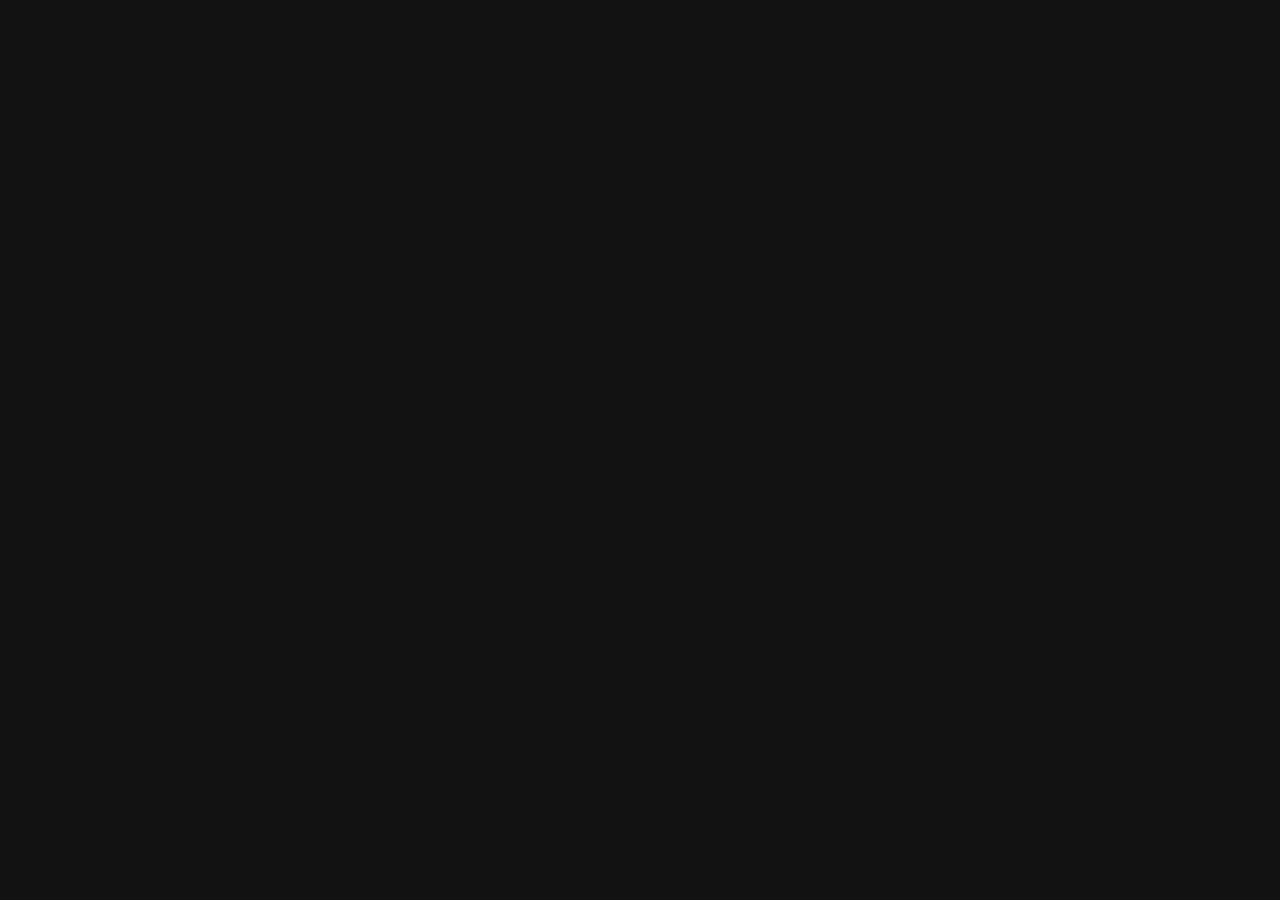
==== vampire-survivors.html @ fdb7b5e7 "Add files via upload" ====
<!DOCTYPE html>
<html lang="pt-BR">
<head>
<meta charset="UTF-8">
<meta name="viewport" content="width=device-width, initial-scale=1.0">
<meta name="color-scheme" content="dark">
<meta name="theme-color" content="#121110">
<title>Vampire Survivors — guia de troféus e platina | SENNIIIN</title>
<meta name="description" content="Guia de troféus e platina de Vampire Survivors no PS5: lista de 221 troféus, com 41 na lista base, e o roteiro até a platina (em preparo).">
<link rel="icon" href="data:image/svg+xml,%3Csvg xmlns='http://www.w3.org/2000/svg' viewBox='0 0 32 32'%3E%3Crect width='32' height='32' rx='8' fill='%23a42a44'/%3E%3Cpath d='M9 8h14v4a7 7 0 0 1-5 6.7V22h3v2H11v-2h3v-3.3A7 7 0 0 1 9 12z' fill='%23121110'/%3E%3C/svg%3E">
<link rel="preconnect" href="https://fonts.googleapis.com">
<link rel="preconnect" href="https://fonts.gstatic.com" crossorigin>
<link rel="stylesheet" href="https://fonts.googleapis.com/css2?family=Saira+Condensed:wght@500;700;800&family=Instrument+Sans:wght@400;500;600&family=JetBrains+Mono:wght@400;500&display=swap" media="print" onload="this.media='all'">
<noscript><link rel="stylesheet" href="https://fonts.googleapis.com/css2?family=Saira+Condensed:wght@500;700;800&family=Instrument+Sans:wght@400;500;600&family=JetBrains+Mono:wght@400;500&display=swap"></noscript>
<link rel="stylesheet" href="css/site.css">
</head>
<body>
<noscript><h1>Vampire Survivors</h1><p>Guia de troféus e platina de Vampire Survivors no PS5: lista de 221 troféus, com 41 na lista base, e o roteiro até a platina (em preparo).</p><p>Ative o JavaScript para ver o guia completo. / Enable JavaScript to see the full guide.</p></noscript>
<script>window.PAGINA_INICIAL = 'jogo/vampire-survivors'</script>
<script src="js/carregar.js"></script>
</body>
</html>
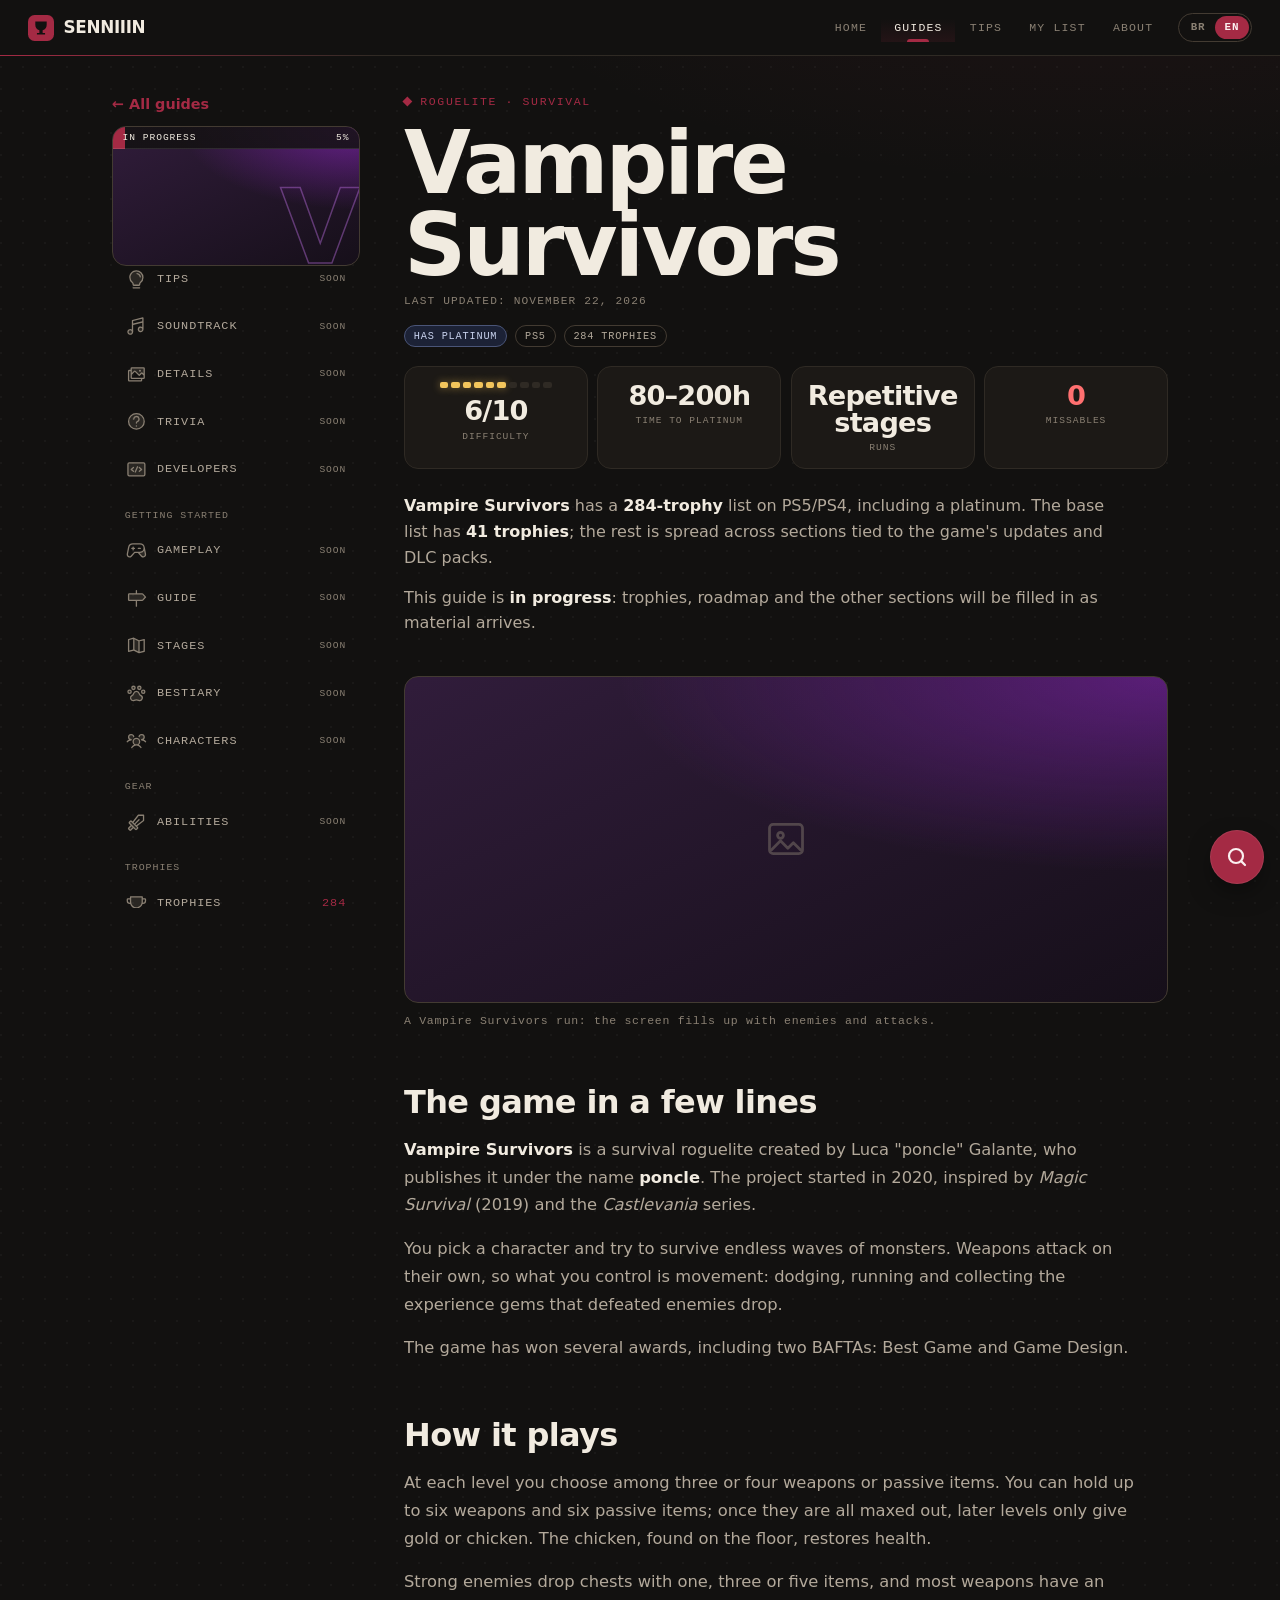
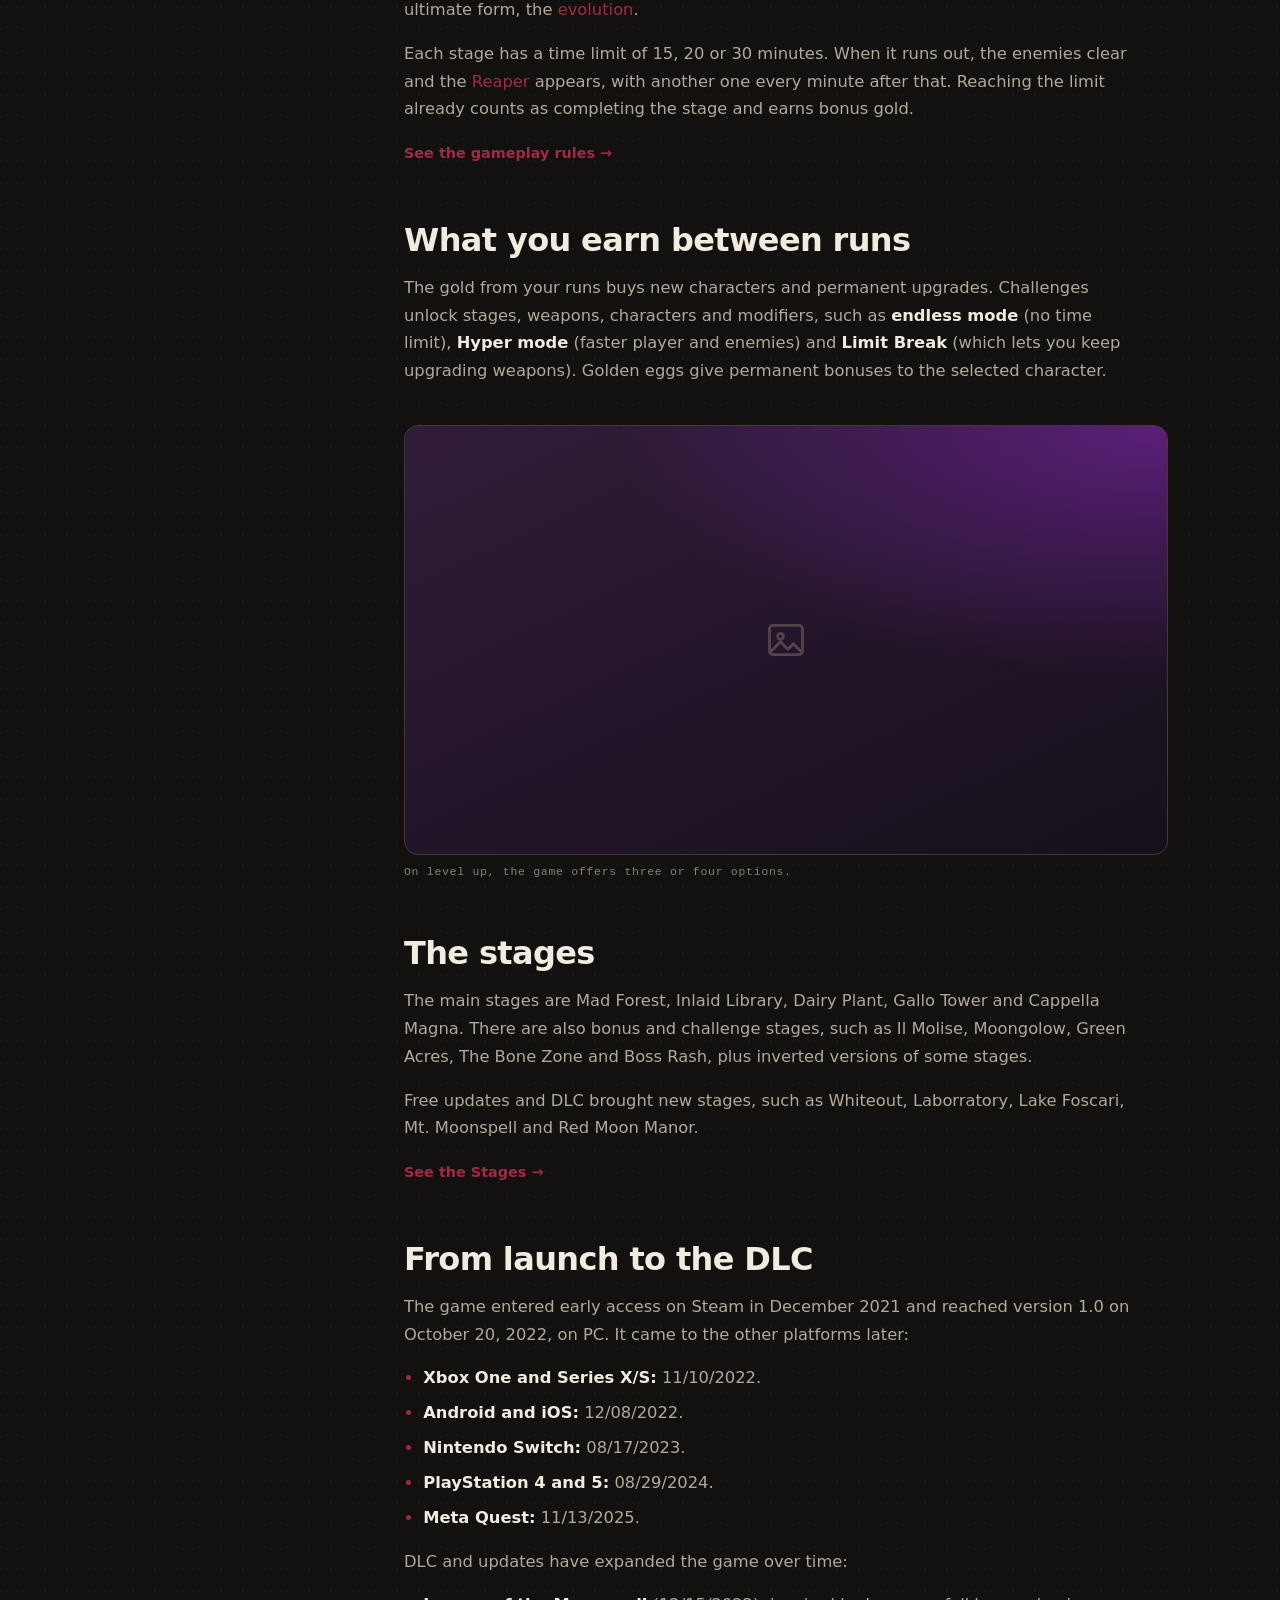
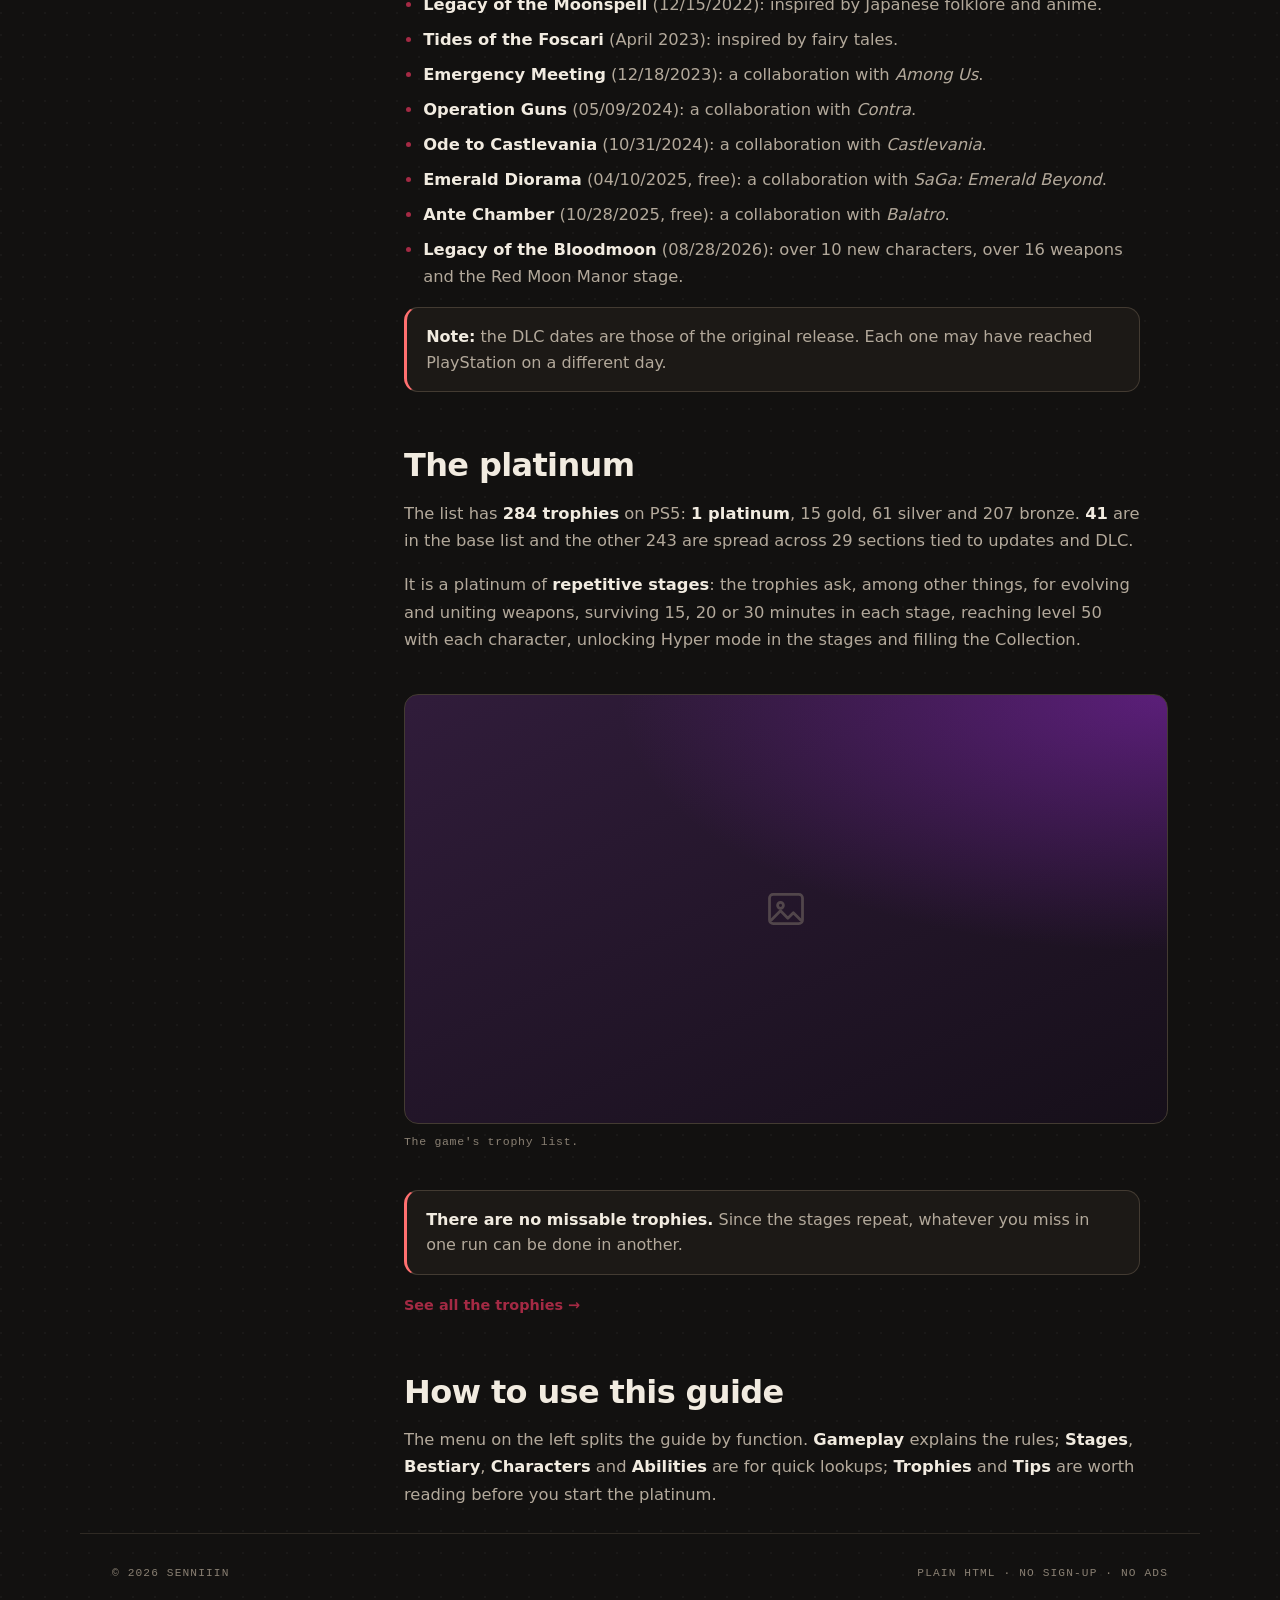
==== commit 8b330177: "Add files via upload" ====
--- a/vampire-survivors.html
+++ b/vampire-survivors.html
@@ -6,7 +6,7 @@
 <meta name="color-scheme" content="dark">
 <meta name="theme-color" content="#121110">
 <title>Vampire Survivors — guia de troféus e platina | SENNIIIN</title>
-<meta name="description" content="Guia de troféus e platina de Vampire Survivors no PS5: lista de 221 troféus, com 41 na lista base, e o roteiro até a platina (em preparo).">
+<meta name="description" content="Guia de troféus e platina de Vampire Survivors no PS5: lista de 284 troféus, com 41 na lista base, e o roteiro até a platina (em preparo).">
 <link rel="icon" href="data:image/svg+xml,%3Csvg xmlns='http://www.w3.org/2000/svg' viewBox='0 0 32 32'%3E%3Crect width='32' height='32' rx='8' fill='%23a42a44'/%3E%3Cpath d='M9 8h14v4a7 7 0 0 1-5 6.7V22h3v2H11v-2h3v-3.3A7 7 0 0 1 9 12z' fill='%23121110'/%3E%3C/svg%3E">
 <link rel="preconnect" href="https://fonts.googleapis.com">
 <link rel="preconnect" href="https://fonts.gstatic.com" crossorigin>
@@ -15,7 +15,7 @@
 <link rel="stylesheet" href="css/site.css">
 </head>
 <body>
-<noscript><h1>Vampire Survivors</h1><p>Guia de troféus e platina de Vampire Survivors no PS5: lista de 221 troféus, com 41 na lista base, e o roteiro até a platina (em preparo).</p><p>Ative o JavaScript para ver o guia completo. / Enable JavaScript to see the full guide.</p></noscript>
+<noscript><h1>Vampire Survivors</h1><p>Guia de troféus e platina de Vampire Survivors no PS5: lista de 284 troféus, com 41 na lista base, e o roteiro até a platina (em preparo).</p><p>Ative o JavaScript para ver o guia completo. / Enable JavaScript to see the full guide.</p></noscript>
 <script>window.PAGINA_INICIAL = 'jogo/vampire-survivors'</script>
 <script src="js/carregar.js"></script>
 </body>
--- a/css/site.css
+++ b/css/site.css
@@ -0,0 +1,1779 @@
+  *, *::before, *::after { box-sizing: border-box; margin: 0; padding: 0; }
+
+  :root {
+    --bg:      #121110;
+    --card:    #1c1916;
+    --card2:   #241f1a;
+    --line:    #2f2a24;
+    --line2:   #433b32;
+    --text:    #f1ebe0;
+    --dim:     #b3a99b;
+    --mute:    #8a8073;
+    --ember:   #a42a44;
+    --ember-d: #2e0f17;
+    --butter:  #f2c55c;
+    --butter-d:#362b10;
+    --sage:    #8fc79a;
+    --sage-d:  #15291a;
+    --rose:    #ff7070;
+    --rose-d:  #3a1717;
+    --plat:    #c8d2ee;
+    --plat-d:  #1c2236;
+    --teal:    #6dc7c0;
+    --bronze:  #c58a56;
+    --f-display: 'Saira Condensed', 'Segoe UI', system-ui, sans-serif;
+    --f-body:    'Instrument Sans', 'Segoe UI', system-ui, sans-serif;
+    --f-mono:    'JetBrains Mono', ui-monospace, Menlo, Consolas, monospace;
+    --r: 14px;
+    --nav-h: 56px;
+  }
+
+  html { -webkit-text-size-adjust: 100%; }
+
+  body {
+    padding-top: var(--nav-h);
+    min-height: 100vh;
+    overflow-x: hidden;
+    color: var(--text);
+    font: 400 1rem/1.6 var(--f-body);
+    background-color: var(--bg);
+    background-image:
+      radial-gradient(60rem 28rem at 85% -8rem, rgba(164,42,68,.10), transparent 70%),
+      radial-gradient(circle at 1px 1px, rgba(255,255,255,.035) 1px, transparent 0);
+    background-size: 100% 100%, 22px 22px;
+    background-repeat: no-repeat, repeat;
+  }
+
+  button, input, select { font: inherit; color: inherit; }
+  button { cursor: pointer; }
+  a { color: inherit; }
+  :focus-visible { outline: 2px solid var(--ember); outline-offset: 2px; }
+  .sr { position: absolute; width: 1px; height: 1px; overflow: hidden; clip: rect(0 0 0 0); white-space: nowrap; }
+  .mono { font: 500 .7rem/1.3 var(--f-mono); letter-spacing: .1em; text-transform: uppercase; color: var(--mute); }
+
+  /* ── NAV ── */
+  .nav {
+    position: fixed; inset: 0 0 auto 0; z-index: 50;
+    height: var(--nav-h);
+    display: flex; align-items: center; gap: .75rem;
+    padding-inline: clamp(12px, 3vw, 28px);
+    background: var(--bg);
+    border-bottom: 1px solid var(--line);
+  }
+  .brand {
+    display: flex; align-items: center; gap: .6rem; flex: 0 0 auto;
+    background: none; border: 0; white-space: nowrap;
+    font: 800 1.05rem/1 var(--f-display); letter-spacing: -.02em;
+  }
+  .brand svg { width: 26px; height: 26px; flex: 0 0 auto; }
+  .tabs {
+    display: flex; flex: 1 1 auto; min-width: 0; gap: .1rem;
+    overflow-x: auto; scrollbar-width: none; touch-action: pan-x;
+  }
+  .tabs::-webkit-scrollbar { display: none; }
+  .tabs .tab:first-child { margin-left: auto; }
+  .tab {
+    position: relative; flex: 0 0 auto;
+    padding: .55rem .8rem; background: none; border: 0;
+    font: 500 .72rem/1 var(--f-mono); letter-spacing: .1em; text-transform: uppercase;
+    color: var(--mute); white-space: nowrap;
+  }
+  .tab::after {
+    content: ''; position: absolute; left: .8rem; right: .8rem; bottom: 0; height: 2px;
+    background: var(--ember); transform: scaleX(0); opacity: 0;
+    transition: transform .2s, opacity .2s;
+  }
+  .tab:hover { color: var(--text); }
+  .tab.active { color: var(--text); }
+  .tab.active::after { transform: scaleX(1); opacity: 1; }
+
+  .lang { display: flex; flex: 0 0 auto; padding: 2px; border: 1px solid var(--line2); border-radius: 999px; }
+  .lang-btn {
+    padding: .35rem .6rem; border: 0; border-radius: 999px; background: transparent; color: var(--mute);
+    font: 600 .68rem/1 var(--f-mono); letter-spacing: .08em;
+  }
+  .lang-btn:hover { color: var(--text); }
+  .lang-btn[aria-pressed="true"] { background: var(--ember); color: #fbeff0; }
+
+  /* ── PANELS ── */
+  .panel { display: none; content-visibility: auto; contain: content; contain-intrinsic-size: auto 1200px; }
+  .panel.active { display: block; animation: rise .35s both; }
+  @keyframes rise { from { opacity: 0; transform: translateY(8px); } to { opacity: 1; transform: none; } }
+
+  .wrap { max-width: 1120px; margin: 0 auto; padding: clamp(24px, 5vw, 56px) clamp(16px, 4vw, 32px) 24px; }
+
+  /* ── TYPE ── */
+  .kicker { display: flex; align-items: center; gap: .6rem; font: 500 .72rem/1 var(--f-mono); letter-spacing: .14em; text-transform: uppercase; color: var(--ember); margin-bottom: .9rem; }
+  .kicker::before { content: ''; width: 1.6rem; height: 1px; background: currentColor; }
+  .h1 { font: 800 clamp(2.7rem, 7.2vw, 5.4rem)/.95 var(--f-display); letter-spacing: -.035em; margin-bottom: 1.2rem; }
+  .h2 { font: 800 clamp(1.7rem, 3.8vw, 2.5rem)/1 var(--f-display); letter-spacing: -.03em; }
+  .lead { font-size: clamp(1.02rem, 2vw, 1.2rem); color: var(--dim); max-width: 34rem; margin-bottom: 1.6rem; }
+  .squig {
+    padding-bottom: .1em;
+    background: url("data:image/svg+xml,%3Csvg xmlns='http://www.w3.org/2000/svg' width='18' height='8'%3E%3Cpath d='M0 4 Q4.5 0 9 4 T18 4' fill='none' stroke='%23a42a44' stroke-width='2'/%3E%3C/svg%3E") repeat-x left bottom / 18px 8px;
+  }
+  .link { background: none; border: 0; font: 600 .9rem var(--f-body); color: var(--ember); white-space: nowrap; }
+  .link:hover { text-decoration: underline; }
+  .aviso { margin-bottom: 1.2rem; padding: .7rem 1rem; border: 1px dashed #6b5420; border-radius: 10px; background: var(--butter-d); color: var(--butter); font-size: .88rem; }
+  .aviso:empty { display: none; }
+
+  /* ── NOVIDADES ── */
+  .news { margin-bottom: clamp(28px, 5vw, 48px); }
+  .news-head { display: flex; align-items: center; justify-content: space-between; gap: .8rem 1rem; flex-wrap: wrap; margin-bottom: .9rem; }
+  .news-title { display: flex; align-items: center; gap: .7rem; font: 800 1.4rem/1 var(--f-display); letter-spacing: -.02em; }
+  .pulse { width: 8px; height: 8px; border-radius: 50%; background: var(--ember); animation: pulse 1.8s ease-in-out infinite; }
+  @keyframes pulse { 0%, 100% { opacity: 1; transform: scale(1); } 50% { opacity: .35; transform: scale(.7); } }
+  .nv-lista { display: grid; gap: .75rem; grid-template-columns: repeat(auto-fit, minmax(min(100%, 230px), 1fr)); }
+  .nv-card {
+    position: relative; display: flex; flex-direction: column; gap: .5rem;
+    padding: 1rem 1.1rem; text-align: left; text-decoration: none; color: inherit;
+    background: var(--card); border: 1px solid var(--line); border-radius: var(--r);
+    animation: rise .4s both; animation-delay: calc(var(--i, 0) * 50ms);
+    transition: transform .2s;
+  }
+  .nv-top { display: flex; align-items: center; gap: .5rem; flex-wrap: wrap; }
+  .nv-titulo { font: 700 1.05rem/1.2 var(--f-display); }
+  .nv-texto { color: var(--dim); font-size: .85rem; line-height: 1.45; }
+  .nv-go { margin-top: auto; align-self: flex-start; color: var(--ember); transition: transform .2s; }
+  .nv-dot { width: 7px; height: 7px; margin-left: auto; border-radius: 50%; background: var(--ember); }
+  .pill.hot { color: #fbeff0; background: var(--ember); border-color: var(--ember); }
+  @media (hover: hover) {
+    .nv-card:hover { transform: translateY(-2px); }
+    .nv-card:hover .nv-go { transform: translateX(3px); }
+  }
+  @media (max-width: 700px) {
+    .nv-lista {
+      display: flex; overflow-x: auto; scroll-snap-type: x mandatory; scrollbar-width: none;
+      margin-inline: calc(-1 * clamp(16px, 4vw, 32px)); padding-inline: clamp(16px, 4vw, 32px);
+    }
+    .nv-lista::-webkit-scrollbar { display: none; }
+    .nv-card { flex: 0 0 78%; scroll-snap-align: start; }
+  }
+
+  /* ── HERO ── */
+  .hero { display: grid; grid-template-columns: minmax(0, 1.15fr) minmax(0, .85fr); gap: clamp(24px, 5vw, 56px); align-items: center; }
+  .search {
+    display: flex; align-items: center; gap: .6rem; max-width: 34rem;
+    padding: .35rem .4rem .35rem 1.2rem;
+    background: var(--card); border: 1px solid var(--line2); border-radius: 999px;
+  }
+  .search:focus-within { outline: 2px solid var(--ember); outline-offset: 2px; }
+  .search input { flex: 1; min-width: 0; background: none; border: 0; padding: .7rem 0; outline: none; }
+  .search input::placeholder { color: var(--mute); }
+  kbd { font: 500 .7rem/1 var(--f-mono); color: var(--mute); border: 1px solid var(--line2); border-radius: 6px; padding: .3rem .45rem; }
+  @media (hover: none) { kbd { display: none; } }
+
+  .chips { display: flex; flex-wrap: wrap; gap: .5rem; }
+  #hero-atalhos { margin-top: 1rem; }
+  .chip {
+    padding: .45rem .8rem; border-radius: 999px; background: transparent;
+    border: 1px solid var(--line2); color: var(--dim);
+    font: 500 .72rem/1 var(--f-mono); letter-spacing: .06em; text-transform: uppercase;
+  }
+  .chip:hover { color: var(--text); border-color: var(--mute); }
+  .chip.on { background: var(--ember); border-color: var(--ember); color: #fbeff0; }
+
+  /* ── BAND ── */
+  .band { display: grid; grid-template-columns: repeat(4, 1fr); margin-top: clamp(32px, 6vw, 64px); border-block: 1px solid var(--line); }
+  .stat { padding: 1.3rem 1rem; border-left: 1px solid var(--line); }
+  .stat:first-child { border-left: 0; padding-left: 0; }
+  .stat b { display: block; font: 800 clamp(1.9rem, 4.5vw, 3rem)/1 var(--f-display); letter-spacing: -.03em; }
+  .stat span { display: block; margin-top: .4rem; font: 500 .68rem/1.3 var(--f-mono); letter-spacing: .1em; text-transform: uppercase; color: var(--mute); }
+
+  /* ── SECTIONS ── */
+  .sec { margin-top: clamp(40px, 7vw, 80px); }
+  .sec-head { display: flex; justify-content: space-between; align-items: flex-end; gap: 1rem; flex-wrap: wrap; margin-bottom: 1.4rem; }
+  .split { display: grid; grid-template-columns: minmax(0, 1fr) minmax(0, 1.2fr); gap: clamp(20px, 4vw, 40px); align-items: start; }
+
+  /* ── CARDS (guias) ── */
+  .grid { display: grid; gap: 1rem; grid-template-columns: repeat(auto-fill, minmax(min(100%, 300px), 1fr)); }
+  .card {
+    position: relative; display: flex; flex-direction: column; overflow: hidden;
+    background: var(--card); border: 1px solid var(--line); border-radius: var(--r);
+    content-visibility: auto; contain-intrinsic-size: auto 480px;
+    animation: rise .45s both; animation-delay: calc(var(--i, 0) * 45ms);
+    transition: transform .2s;
+  }
+  .card::after {
+    content: ''; position: absolute; inset: 0; border-radius: inherit; pointer-events: none;
+    box-shadow: inset 0 0 0 1px hsl(var(--h, 20) 80% 60%); opacity: 0; transition: opacity .2s;
+  }
+  @media (hover: hover) {
+    .card:hover { transform: translateY(-3px); }
+    .card:hover::after { opacity: 1; }
+  }
+  .cover {
+    position: relative; aspect-ratio: 16 / 9; overflow: hidden;
+    display: flex; align-items: flex-end; padding: .8rem;
+    background:
+      radial-gradient(120% 100% at 100% 0%, hsl(var(--h, 20) 85% 55% / .5), transparent 60%),
+      linear-gradient(155deg, hsl(var(--h, 20) 35% 17%), hsl(var(--h, 20) 25% 8%));
+  }
+  .glyph {
+    position: absolute; right: -.04em; bottom: -.24em;
+    font: 800 8.5rem/1 var(--f-display); letter-spacing: -.06em;
+    color: hsl(var(--h, 20) 80% 70% / .17); user-select: none; pointer-events: none;
+  }
+  .stamp {
+    position: absolute; top: .8rem; right: .8rem; transform: rotate(6deg);
+    padding: .35rem .5rem; border: 1.5px dashed var(--ember); border-radius: 6px;
+    background: rgba(18,17,16,.6); color: var(--ember);
+    font: 600 .62rem/1.1 var(--f-mono); letter-spacing: .12em; text-transform: uppercase;
+  }
+  .cover-row { position: relative; display: flex; flex-wrap: wrap; gap: .35rem; }
+  .pill {
+    padding: .32rem .55rem; border-radius: 999px; border: 1px solid var(--line2);
+    background: rgba(18,17,16,.6); color: var(--dim);
+    font: 500 .64rem/1 var(--f-mono); letter-spacing: .08em; text-transform: uppercase; white-space: nowrap;
+  }
+  .pill.plat { color: var(--plat); border-color: #4a5578; background: var(--plat-d); }
+  .pill.ok   { color: var(--sage);   border-color: #2f5a3b; background: var(--sage-d); }
+  .pill.warn { color: var(--butter); border-color: #6b5420; background: var(--butter-d); }
+  .pill.bad  { color: var(--rose);   border-color: #6b2a2a; background: var(--rose-d); }
+
+  .card-body { padding: 1.1rem 1.1rem .9rem; }
+  .card-title { font: 800 1.5rem/1.05 var(--f-display); letter-spacing: -.02em; }
+  .card-sub { margin: .3rem 0 .7rem; font: 500 .7rem/1.3 var(--f-mono); letter-spacing: .08em; text-transform: uppercase; color: var(--mute); }
+  .card-text { color: var(--dim); font-size: .92rem; margin-bottom: 1rem; }
+  .meter { display: flex; gap: 3px; }
+  .meter i { flex: 1; height: 6px; border-radius: 2px; background: var(--line); }
+  .meter[data-t="1"] i.on { background: var(--sage); }
+  .meter[data-t="2"] i.on { background: var(--butter); }
+  .meter[data-t="3"] i.on { background: var(--rose); }
+
+  .stats { display: grid; grid-template-columns: repeat(4, 1fr); margin-top: auto; border-block: 1px solid var(--line); }
+  .stats > div { padding: .7rem .3rem; text-align: center; border-left: 1px solid var(--line); }
+  .stats > div:first-child { border-left: 0; }
+  .stats b { display: block; font: 700 1rem/1.1 var(--f-display); }
+  .stats span { display: block; margin-top: .3rem; font: 500 .58rem/1 var(--f-mono); letter-spacing: .08em; text-transform: uppercase; color: var(--mute); }
+
+  .card-foot { display: flex; flex-direction: column; gap: .9rem; padding: 1rem 1.1rem 1.1rem; }
+  .tags { display: flex; flex-wrap: wrap; gap: .35rem; }
+  .tag { padding: .25rem .5rem; border-radius: 6px; background: var(--card2); color: var(--dim); font-size: .74rem; }
+
+  .btn {
+    display: inline-flex; align-items: center; justify-content: center; gap: .5rem;
+    padding: .72rem 1.15rem; border: 0; border-radius: 999px;
+    background: var(--ember); color: #fbeff0; text-decoration: none;
+    font: 600 .9rem/1 var(--f-body); transition: transform .15s;
+  }
+  .btn:hover { transform: translateY(-1px); }
+  .btn.ghost { background: transparent; color: var(--text); border: 1px solid var(--line2); }
+
+  .card.slot { background: transparent; border-style: dashed; border-color: var(--line2); justify-content: center; min-height: 18rem; }
+  .card.slot::after { display: none; }
+  .slot-in { padding: 1.6rem; display: flex; flex-direction: column; align-items: flex-start; gap: .8rem; }
+  .slot-in h3 { font: 800 1.4rem/1.1 var(--f-display); letter-spacing: -.02em; }
+  .slot-in p { color: var(--dim); font-size: .92rem; }
+
+  /* ── TOOLBAR ── */
+  .toolbar { display: flex; flex-wrap: wrap; gap: .75rem; align-items: center; margin-bottom: 1.4rem; }
+  .field input, .field select, .form input, .form select, .fila-item select {
+    background: var(--card); border: 1px solid var(--line2); border-radius: 10px; padding: .6rem .8rem;
+  }
+  .field.grow { flex: 1 1 14rem; }
+  .field.grow input { width: 100%; }
+  .count { margin-left: auto; }
+  .vazio { padding: 2.4rem 1.2rem; text-align: center; border: 1px dashed var(--line2); border-radius: var(--r); color: var(--dim); }
+  .vazio .btn { margin-top: 1rem; }
+
+  /* ── DICAS ── */
+  .tips { display: grid; gap: .9rem; grid-template-columns: repeat(auto-fill, minmax(min(100%, 280px), 1fr)); }
+  .tip {
+    position: relative; padding: 1.1rem 1.1rem 1.2rem 1.3rem;
+    background: var(--card); border: 1px solid var(--line); border-radius: var(--r);
+    content-visibility: auto; contain-intrinsic-size: auto 190px;
+    animation: rise .4s both; animation-delay: calc(var(--i, 0) * 30ms);
+  }
+  .tip::before { content: ''; position: absolute; left: 0; top: 1rem; bottom: 1rem; width: 3px; border-radius: 0 3px 3px 0; background: var(--c, var(--ember)); }
+  .tip header { display: flex; justify-content: space-between; align-items: center; gap: .5rem; margin-bottom: .6rem; }
+  .tip h3 { font: 700 1.1rem/1.2 var(--f-display); letter-spacing: -.01em; margin-bottom: .4rem; }
+  .tip p { color: var(--dim); font-size: .92rem; }
+  .star { background: none; border: 0; font-size: 1.15rem; line-height: 1; color: var(--mute); padding: .2rem .3rem; transition: transform .15s; }
+  .star:hover { transform: scale(1.15); }
+  .star.on { color: var(--butter); }
+
+  /* ── Dicas de caçador: faixa de cards com imagem (rolagem lateral) ── */
+  .sec-head-r { display: flex; align-items: center; gap: 1rem; }
+  #d-grid {
+    display: flex; gap: 1rem; overflow-x: auto; padding-bottom: .6rem; scrollbar-width: none;
+    scroll-snap-type: x proximity; overscroll-behavior-x: contain;
+    margin-inline: calc(-1 * clamp(16px, 4vw, 32px)); padding-inline: clamp(16px, 4vw, 32px);
+    scroll-padding-inline: clamp(16px, 4vw, 32px);
+  }
+  #d-grid::-webkit-scrollbar { display: none; }
+  #d-grid .vazio { flex: 1; }
+  .dc {
+    flex: 0 0 clamp(240px, 26vw, 290px); scroll-snap-align: start; min-width: 0;
+    display: flex; flex-direction: column; overflow: hidden;
+    background: var(--card); border: 1px solid var(--line); border-radius: var(--r);
+  }
+  .dc-img {
+    position: relative; aspect-ratio: 16 / 10; overflow: hidden;
+    background: linear-gradient(145deg, hsl(var(--h) 45% 26%), hsl(calc(var(--h) + 40) 40% 12%));
+  }
+  .dc-img img { position: absolute; inset: 0; width: 100%; height: 100%; object-fit: cover; }
+  .dc-glyph {
+    position: absolute; inset: 0; display: grid; place-items: center;
+    font: 800 4.2rem/1 var(--f-display); color: hsl(var(--h) 60% 80% / .28);
+  }
+  .dc-cat {
+    position: absolute; left: .6rem; top: .6rem; font-size: .68rem; letter-spacing: .06em; text-transform: uppercase;
+    padding: .2rem .5rem; border-radius: 99px; background: rgba(10,10,14,.72); color: var(--c); border: 1px solid var(--c);
+  }
+  .dc-img .star { position: absolute; right: .4rem; top: .4rem; background: rgba(10,10,14,.6); border-radius: 50%; width: 2rem; height: 2rem; display: grid; place-items: center; color: var(--text); }
+  .dc-img .star.on { color: var(--butter); }
+  .dc-corpo { display: flex; flex-direction: column; gap: .35rem; padding: .85rem .95rem 1rem; flex: 1; }
+  .dc-jogo { font-size: .72rem; color: var(--mute); letter-spacing: .04em; }
+  .dc h3 { font: 700 1.05rem/1.2 var(--f-display); letter-spacing: -.01em; }
+  .dc p { color: var(--dim); font-size: .9rem; display: -webkit-box; -webkit-line-clamp: 3; -webkit-box-orient: vertical; overflow: hidden; }
+  .dc-link { margin-top: auto; padding-top: .4rem; font-size: .85rem; color: var(--ember); text-decoration: none; }
+  .dc-link:hover { text-decoration: underline; }
+
+  .dica-dia { padding: 1.5rem; background: var(--card2); border: 1px solid var(--line2); border-radius: var(--r); }
+  .dica-dia h3 { font: 800 clamp(1.4rem, 3vw, 1.9rem)/1.1 var(--f-display); letter-spacing: -.02em; margin: .2rem 0 .7rem; }
+  .dica-dia p { color: var(--dim); margin-bottom: 1.1rem; }
+  .dica-dia .row { display: flex; gap: .6rem; align-items: center; flex-wrap: wrap; }
+
+  .recursos { display: grid; gap: 0; border-top: 1px solid var(--line); }
+  .recurso { display: grid; grid-template-columns: 2.6rem 1fr; gap: .5rem; padding: 1rem 0; border-bottom: 1px solid var(--line); }
+  .recurso b { font: 500 .8rem/1.6 var(--f-mono); color: var(--ember); }
+  .recurso h3 { font: 700 1.1rem/1.2 var(--f-display); margin-bottom: .25rem; }
+  .recurso p { color: var(--dim); font-size: .92rem; }
+
+  /* ── MÉTODO ── */
+  .manifesto { max-width: 46rem; font: 500 clamp(1.25rem, 2.8vw, 1.75rem)/1.3 var(--f-display); letter-spacing: -.015em; margin-top: 1rem; }
+  .manifesto em { font-style: normal; color: var(--ember); }
+  .cols { display: grid; gap: 1rem; grid-template-columns: repeat(auto-fill, minmax(min(100%, 240px), 1fr)); }
+  .box { padding: 1.2rem; background: var(--card); border: 1px solid var(--line); border-radius: var(--r); animation: rise .4s both; animation-delay: calc(var(--i, 0) * 40ms); }
+  .box .n { font: 500 .8rem/1 var(--f-mono); color: var(--ember); margin-bottom: .8rem; display: block; }
+  .box h3 { font: 700 1.15rem/1.2 var(--f-display); margin-bottom: .4rem; }
+  .box p { color: var(--dim); font-size: .92rem; }
+  .box .pill { display: inline-block; margin-bottom: .7rem; }
+
+  .escala-row { display: grid; grid-template-columns: repeat(10, 1fr); gap: .35rem; max-width: 34rem; }
+  .num { aspect-ratio: 1; min-height: 2.4rem; border-radius: 10px; background: var(--card); border: 1px solid var(--line2); font: 700 .95rem var(--f-display); color: var(--dim); }
+  .num:hover { color: var(--text); border-color: var(--mute); }
+  .num.on { background: var(--ember); border-color: var(--ember); color: #fbeff0; }
+  .escala-desc { margin-top: 1rem; display: flex; gap: 1rem; align-items: baseline; max-width: 34rem; }
+  .escala-desc b { font: 800 2rem/1 var(--f-display); letter-spacing: -.03em; flex: 0 0 auto; }
+  .escala-desc p { color: var(--dim); }
+
+  /* ── FILA ── */
+  .form { display: flex; flex-wrap: wrap; gap: .6rem; margin-bottom: 1.2rem; }
+  .form input[type="text"] { flex: 1 1 14rem; }
+  .progresso { display: flex; align-items: center; gap: 1rem; margin-bottom: 1.2rem; }
+  .bar { flex: 1; height: 8px; border-radius: 4px; background: var(--line); overflow: hidden; }
+  .bar i { display: block; width: 100%; height: 100%; background: var(--ember); transform-origin: left; transform: scaleX(0); transition: transform .4s; }
+  .fila { list-style: none; display: grid; gap: .5rem; }
+  .fila-item { display: flex; align-items: center; gap: .6rem; padding: .7rem .8rem; background: var(--card); border: 1px solid var(--line); border-radius: 12px; }
+  .fila-item::before { content: ''; width: 8px; height: 8px; border-radius: 50%; flex: 0 0 auto; background: var(--mute); }
+  .fila-item[data-s="jogando"]::before   { background: var(--butter); }
+  .fila-item[data-s="platinado"]::before { background: var(--plat); }
+  .fila-item[data-s="largado"]::before   { background: var(--rose); }
+  .fila-nome { flex: 1; min-width: 0; overflow: hidden; text-overflow: ellipsis; white-space: nowrap; font-weight: 500; }
+  .fila-item[data-s="platinado"] .fila-nome { color: var(--plat); }
+  .x { background: none; border: 0; font-size: 1.4rem; line-height: 1; color: var(--mute); padding: 0 .3rem; }
+  .x:hover { color: var(--rose); }
+
+  /* ── SOBRE ── */
+  .sobre p { color: var(--dim); max-width: 38rem; margin-bottom: 1rem; }
+  .links { list-style: none; display: grid; gap: .5rem; }
+  .links a, .links span {
+    display: flex; justify-content: space-between; align-items: center; gap: 1rem;
+    padding: .85rem 1rem; border: 1px solid var(--line2); border-radius: 12px; text-decoration: none;
+  }
+  .links span { color: var(--mute); border-style: dashed; }
+  .links a:hover { border-color: var(--ember); }
+  details { border-bottom: 1px solid var(--line); padding: 1rem 0; }
+  summary { cursor: pointer; font: 700 1.05rem/1.3 var(--f-display); list-style: none; display: flex; justify-content: space-between; gap: 1rem; }
+  summary::-webkit-details-marker { display: none; }
+  summary::after { content: '+'; color: var(--ember); font-family: var(--f-mono); }
+  details[open] summary::after { content: '–'; }
+  details p { margin-top: .6rem; color: var(--dim); max-width: 40rem; }
+
+  /* ── FOOTER ── */
+  .foot { max-width: 1120px; margin: 0 auto; padding: 2rem clamp(16px, 4vw, 32px) 3rem; border-top: 1px solid var(--line); display: flex; justify-content: space-between; gap: 1rem; flex-wrap: wrap; }
+
+  .noscript { padding: 2rem; text-align: center; }
+
+  /* ── RESPONSIVO ── */
+  @media (max-width: 860px) {
+    .hero, .split { grid-template-columns: 1fr; }
+    .band { grid-template-columns: repeat(2, 1fr); }
+    .stat:nth-child(3) { border-left: 0; padding-left: 0; }
+    .stat:nth-child(n+3) { border-top: 1px solid var(--line); }
+  }
+  @media (max-width: 560px) {
+    .brand-name { display: none; }
+    .count { margin-left: 0; width: 100%; }
+    .escala-row { grid-template-columns: repeat(5, 1fr); }
+  }
+  /* ── RETOQUES DE ASSINATURA (camada extra: só CSS, sobrepõe sem alterar a base) ── */
+  ::selection { background: var(--ember); color: #fbeff0; }
+  html { scrollbar-color: var(--line2) var(--bg); scrollbar-width: thin; }
+
+  /* nav: filete de brasa e aba ativa em "marcador" */
+  .nav::after {
+    content: ''; position: absolute; left: 0; bottom: -1px; width: min(42%, 380px); height: 1px;
+    background: linear-gradient(90deg, var(--ember), transparent); pointer-events: none;
+  }
+  .tab::after { left: calc(50% - 11px); right: auto; width: 22px; height: 3px; border-radius: 3px 3px 0 0; }
+  .tab.active { background: linear-gradient(to top, rgba(164,42,68,.12), transparent 80%); }
+
+  /* kicker: losango no lugar do traço */
+  .kicker::before { width: .42rem; height: .42rem; transform: rotate(45deg); }
+
+  /* busca: halo de brasa no foco */
+  .search:focus-within { box-shadow: 0 0 0 7px rgba(164,42,68,.10); }
+
+  /* faixa de números: régua de medição + platina em destaque */
+  .band {
+    background-image: repeating-linear-gradient(90deg, var(--line2) 0 1px, transparent 1px 12px);
+    background-size: 100% 5px; background-repeat: no-repeat; background-position: left bottom;
+  }
+  .stat b { font-variant-numeric: tabular-nums; }
+  .stat:last-child b { color: var(--plat); }
+
+  /* capas: meio-tom, letra vazada e carimbo duplo */
+  .cover::before {
+    content: ''; position: absolute; inset: 0; pointer-events: none;
+    background-image: radial-gradient(circle at center, rgba(255,255,255,.16) 0 1px, transparent 1.4px);
+    background-size: 9px 9px;
+    -webkit-mask-image: linear-gradient(200deg, #000 0%, transparent 62%);
+            mask-image: linear-gradient(200deg, #000 0%, transparent 62%);
+  }
+  .glyph { color: transparent; -webkit-text-stroke: 1.5px hsl(var(--h, 20) 80% 70% / .34); }
+  .stamp { outline: 1px solid var(--ember); outline-offset: 2px; }
+
+  /* ficha do guia como "ingresso": picote e entalhes laterais */
+  .stats { position: relative; border-block: 1px dashed var(--line2); }
+  .stats::before, .stats::after {
+    content: ''; position: absolute; top: 50%; width: 14px; height: 14px; margin-top: -7px;
+    border-radius: 50%; background: var(--bg); border: 1px solid var(--line);
+  }
+  .stats::before { left: -8px; }
+  .stats::after  { right: -8px; }
+  .stats b { font-variant-numeric: tabular-nums; }
+
+  /* medidor de dificuldade: segmentos com brilho interno */
+  .meter i.on { box-shadow: 0 0 8px -1px currentColor; }
+  .meter[data-t="1"] { color: var(--sage); }
+  .meter[data-t="2"] { color: var(--butter); }
+  .meter[data-t="3"] { color: var(--rose); }
+
+  /* brilho de "carta holográfica" ao passar o mouse nos guias */
+  .card::before {
+    content: ''; position: absolute; inset: 0; z-index: 2; border-radius: inherit; pointer-events: none;
+    background: linear-gradient(115deg, transparent 32%, hsl(var(--h, 20) 90% 78% / .15) 46%, hsl(calc(var(--h, 20) + 70) 90% 78% / .11) 54%, transparent 68%);
+    background-size: 260% 100%; background-position: 125% 0;
+    opacity: 0; transition: background-position .9s ease, opacity .3s;
+  }
+  .card.slot::before { display: none; }
+  @media (hover: hover) {
+    .card:hover::before { opacity: 1; background-position: -25% 0; }
+  }
+
+  /* hero "jogo a jogo": título e busca em cima, uma linha por jogo embaixo */
+  .hero { grid-template-columns: minmax(0, 1fr); align-items: start; gap: clamp(28px, 5vw, 44px); }
+  .hj { display: flex; flex-direction: column; gap: .9rem; min-width: 0; }
+  .hj-head { margin-bottom: .2rem; }
+  .hj-jogo {
+    display: grid; grid-template-columns: clamp(150px, 17vw, 190px) minmax(0, 1fr);
+    border: 1px solid var(--line2); border-radius: var(--r); overflow: hidden; background: var(--card);
+  }
+  .hj-capa {
+    position: relative; display: block; min-height: 210px; overflow: hidden;
+    color: inherit; text-decoration: none; outline-offset: -3px;
+  }
+  .hj-capa-img {
+    position: absolute; inset: 0; transition: transform .5s ease;
+    background:
+      radial-gradient(120% 100% at 100% 0%, hsl(var(--h, 20) 85% 55% / .5), transparent 60%),
+      linear-gradient(155deg, hsl(var(--h, 20) 35% 17%), hsl(var(--h, 20) 25% 8%));
+  }
+  .hj-capa-img img { position: absolute; inset: 0; width: 100%; height: 100%; object-fit: cover; }
+  .hj-capa::after {
+    content: ''; position: absolute; inset: 0; pointer-events: none;
+    background: linear-gradient(to top, rgba(18,17,16,.95) 0, rgba(18,17,16,.55) 45%, transparent 75%);
+  }
+  .hj-capa-info { position: absolute; z-index: 2; left: 0; right: 0; bottom: 0; display: flex; flex-direction: column; gap: .3rem; padding: .8rem; }
+  .hj-nome { font: 700 1.15rem/1.12 var(--f-display); letter-spacing: -.015em; }
+  .hj-meta { font-size: .6rem; letter-spacing: .07em; text-transform: uppercase; color: var(--dim); }
+  @media (hover: hover) { .hj-capa:hover .hj-capa-img { transform: scale(1.05); } }
+
+  .hj-trilho {
+    display: flex; min-width: 0; overflow-x: auto; overscroll-behavior-x: contain;
+    scroll-snap-type: x proximity; scrollbar-width: thin; scrollbar-color: var(--line2) transparent;
+  }
+  .hj-bloco {
+    position: relative; flex: 0 0 clamp(210px, 23vw, 250px); scroll-snap-align: start;
+    display: flex; flex-direction: column; gap: .55rem; padding: 1rem 1rem 1.9rem;
+    background: transparent; border: 0; border-left: 1px solid var(--line2);
+    box-shadow: inset 0 2px 0 hsl(var(--h, 20) 80% 58% / .75);
+    color: inherit; text-align: left; text-decoration: none;
+    transition: background .2s;
+  }
+  .hj-bloco:first-child { border-left: 0; }
+  @media (hover: hover) { .hj-bloco:hover { background: var(--card2); } }
+  .hj-top { display: flex; align-items: center; flex-wrap: wrap; gap: .45rem .6rem; }
+  .hj-meta-b { font-size: .62rem; letter-spacing: .07em; text-transform: uppercase; color: var(--mute); }
+  .hj-meta-b[style]::before {
+    content: ''; display: inline-block; width: .42rem; height: .42rem; margin-right: .35rem; border-radius: 50%;
+    background: var(--c); vertical-align: .05em;
+  }
+  .hj-titulo { font: 700 1.02rem/1.2 var(--f-display); letter-spacing: -.01em; text-wrap: balance; }
+  .hj-texto {
+    font-size: .84rem; line-height: 1.45; color: var(--dim);
+    display: -webkit-box; -webkit-line-clamp: 4; -webkit-box-orient: vertical; overflow: hidden;
+  }
+  .hj-go { position: absolute; right: 1rem; bottom: .7rem; color: var(--ember); transition: transform .2s; }
+  @media (hover: hover) { .hj-bloco:hover .hj-go { transform: translateX(4px); } }
+
+  .hj-slot {
+    display: flex; align-items: center; justify-content: center; gap: .6rem; padding: .85rem 1rem;
+    background: transparent; border: 1px dashed var(--line2); border-radius: var(--r);
+    color: var(--dim); font-size: .88rem;
+  }
+  .hj-slot b { color: var(--ember); font: 300 1.5rem/1 var(--f-display); }
+  .hj-aviso { display: flex; align-items: center; gap: .9rem; padding: .85rem 1rem; background: var(--card); border: 1px solid var(--line); border-radius: var(--r); }
+  .hj-aviso-i { flex: none; display: grid; place-items: center; width: 24px; height: 24px; border-radius: 50%; border: 1px solid var(--ember); color: var(--ember); font: 700 .78rem/1 var(--f-display); }
+  .hj-aviso > div { flex: 1; min-width: 0; }
+  .hj-aviso b { display: block; font: 700 .92rem/1.2 var(--f-display); }
+  .hj-aviso p { margin: .25rem 0 0; color: var(--dim); font-size: .82rem; line-height: 1.45; }
+  @media (max-width: 640px) { .hj-aviso { flex-wrap: wrap; } .hj-aviso > div { flex-basis: calc(100% - 40px); } }
+  @media (hover: hover) { .hj-slot:hover { border-color: var(--ember); color: var(--text); } }
+
+  @media (max-width: 640px) {
+    .hj-jogo { grid-template-columns: minmax(0, 1fr); }
+    .hj-capa { min-height: 0; display: flex; align-items: center; gap: .85rem; padding: .85rem; border-bottom: 1px solid var(--line2); }
+    .hj-capa::after { display: none; }
+    .hj-capa-img { position: relative; inset: auto; flex: none; width: 68px; aspect-ratio: 1; border-radius: 8px; overflow: hidden; }
+    .hj-capa-img .poster-glyph { font-size: 2.4rem; }
+    .hj-capa-info { position: static; padding: 0; min-width: 0; }
+    .hj-bloco { flex-basis: min(76vw, 260px); }
+  }
+
+  /* novidades: cartões em estilo jornal (mesmo tamanho e grid de antes) */
+  .nv-card {
+    padding-top: 1.3rem; gap: .4rem; min-width: 0;
+    background-image: linear-gradient(180deg, rgba(242,197,92,.045), transparent 45%);
+  }
+  .nv-card::before {              /* filete duplo de cabeçalho */
+    content: ''; position: absolute; top: .55rem; left: 1.1rem; right: 1.1rem; height: 3px; pointer-events: none;
+    border-block: 1px solid var(--line2);
+  }
+  .nv-img {                       /* capa: de ponta a ponta no topo do card, termina na linha do selo (Novo/Breve), antes do título */
+    position: relative; display: grid; place-items: center; overflow: hidden;
+    margin: -1.3rem -1.1rem .15rem;                 /* anula o padding do card: encosta no topo e nos cantos */
+    aspect-ratio: 16 / 9; border-bottom: 1px solid var(--line2);
+    border-radius: calc(var(--r) - 1px) calc(var(--r) - 1px) 0 0;
+    color: var(--mute);
+    background:
+      repeating-linear-gradient(45deg, transparent 0 6px, rgba(255,255,255,.035) 6px 7px),
+      var(--card2);
+  }
+  .nv-img img {
+    position: absolute; inset: 0; width: 100%; height: 100%; object-fit: cover;
+    filter: grayscale(.8) sepia(.28) contrast(1.05); transition: filter .35s;
+  }
+  @media (hover: hover) { .nv-card:hover .nv-img img { filter: none; } }
+  .nv-titulo {
+    font-family: Georgia, 'Times New Roman', 'Liberation Serif', serif; font-weight: 700;
+    font-size: 1.1rem; line-height: 1.12; letter-spacing: -.01em; text-wrap: balance;
+  }
+  .nv-texto { padding-top: .4rem; border-top: 1px dotted var(--line2); }
+
+  /* dica do dia: folha pautada com margem */
+  .dica-dia {
+    padding-left: clamp(2.8rem, 6vw, 3.4rem);
+    background-image:
+      linear-gradient(90deg, transparent 2.1rem, rgba(255,112,112,.24) 2.1rem calc(2.1rem + 1px), transparent calc(2.1rem + 1px)),
+      repeating-linear-gradient(to bottom, transparent 0 29px, rgba(241,235,224,.045) 29px 30px);
+  }
+
+  /* escala: cor por faixa, igual ao medidor dos cards */
+  .num:nth-child(-n+3)  { box-shadow: inset 0 -3px 0 var(--sage); }
+  .num:nth-child(n+4):nth-child(-n+6) { box-shadow: inset 0 -3px 0 var(--butter); }
+  .num:nth-child(n+7)   { box-shadow: inset 0 -3px 0 var(--rose); }
+
+  /* fila: pontos de status com brilho */
+  .fila-item[data-s="jogando"]::before   { box-shadow: 0 0 0 3px var(--butter-d), 0 0 10px var(--butter); }
+  .fila-item[data-s="platinado"]::before { box-shadow: 0 0 0 3px var(--plat-d), 0 0 10px var(--plat); }
+
+  /* ── ABA GUIAS: faixa "Últimos guias", bloco de pesquisa e limite ── */
+  .ultimos { margin-bottom: clamp(28px, 5vw, 48px); }
+  .rail-ctl { display: flex; gap: .4rem; }
+  .rail-ctl[hidden] { display: none; }
+  .rail-btn {
+    width: 2.4rem; height: 2.4rem; border-radius: 50%; line-height: 1; font-size: 1rem;
+    background: var(--card); border: 1px solid var(--line2); color: var(--text);
+  }
+  .rail-btn:hover:not(:disabled) { border-color: var(--ember); color: var(--ember); }
+  .rail-btn:disabled { opacity: .35; cursor: default; }
+  @media (hover: none) { .rail-ctl { display: none; } }
+
+  .rail {
+    display: flex; gap: 1rem; overflow-x: auto; padding-bottom: .5rem;
+    scroll-snap-type: x proximity; overscroll-behavior-x: contain; scrollbar-width: none;
+    margin-inline: calc(-1 * clamp(16px, 4vw, 32px)); padding-inline: clamp(16px, 4vw, 32px);
+    scroll-padding-inline: clamp(16px, 4vw, 32px);
+  }
+  .rail::-webkit-scrollbar { display: none; }
+  .poster {
+    flex: 0 0 clamp(150px, 19vw, 190px); scroll-snap-align: start;
+    display: flex; flex-direction: column; gap: .6rem;
+    padding: 0; background: none; border: 0; text-align: left; text-decoration: none; color: inherit;
+  }
+  .poster-img {
+    position: relative; display: block; aspect-ratio: 3 / 4; overflow: hidden;
+    border: 1px solid var(--line); border-radius: var(--r);
+    background:
+      radial-gradient(120% 100% at 100% 0%, hsl(var(--h, 20) 85% 55% / .5), transparent 60%),
+      linear-gradient(155deg, hsl(var(--h, 20) 35% 17%), hsl(var(--h, 20) 25% 8%));
+    transition: border-color .2s, box-shadow .2s;
+  }
+  .poster-img img { position: absolute; inset: 0; width: 100%; height: 100%; object-fit: cover; }
+  .poster-glyph {
+    position: absolute; inset: 0; display: grid; place-items: center;
+    font: 800 5.5rem/1 var(--f-display); letter-spacing: -.06em;
+    color: transparent; -webkit-text-stroke: 1.5px hsl(var(--h, 20) 80% 70% / .4);
+  }
+  .poster-badge { position: absolute; left: .5rem; top: .5rem; }
+  .poster-info { display: flex; flex-direction: column; gap: .2rem; }
+  .poster-nome { font: 700 1rem/1.15 var(--f-display); letter-spacing: -.01em; }
+  .poster-meta { font: 500 .66rem/1.3 var(--f-mono); letter-spacing: .08em; text-transform: uppercase; color: var(--mute); }
+  @media (hover: hover) {
+    .poster:hover .poster-img { border-color: hsl(var(--h, 20) 80% 60%); box-shadow: 0 8px 24px -8px hsl(var(--h, 20) 80% 50% / .45); }
+    .poster-slot:hover .poster-img { border-color: var(--ember); }
+  }
+  .poster-slot .poster-img {
+    display: grid; place-items: center; border-style: dashed; border-color: var(--line2); background: transparent;
+    color: var(--ember); font: 300 2.6rem/1 var(--f-display);
+  }
+
+  #panel-guias .toolbar { padding: .9rem; background: var(--card); border: 1px solid var(--line); border-radius: var(--r); }
+  .mais { display: flex; justify-content: center; margin-top: 1.4rem; }
+  .mais:empty { display: none; }
+
+  /* lista "Todos os guias" em tabuleiro: 5 colunas (3 no tablet, 2 no celular), casas alternadas */
+  #g-grid {
+    grid-template-columns: repeat(5, minmax(0, 1fr)); gap: 1px;
+    background: var(--line2); border: 1px solid var(--line2); border-radius: var(--r); overflow: hidden;
+  }
+  @media (max-width: 860px) { #g-grid { grid-template-columns: repeat(3, minmax(0, 1fr)); } }
+  @media (max-width: 560px) { #g-grid { grid-template-columns: repeat(2, minmax(0, 1fr)); } }
+
+  .tile {
+    position: relative; display: block; aspect-ratio: 4 / 5; overflow: hidden;
+    padding: 0; border: 0; text-align: left; text-decoration: none; color: inherit;
+    outline-offset: -3px;
+  }
+  .tile:nth-child(odd)  { background: var(--card); }
+  .tile:nth-child(even) { background: var(--card2); }
+  @media (max-width: 560px) {   /* 2 colunas: xadrez de verdade (4n+1 e 4n+4 claras) */
+    .tile:nth-child(n) { background: var(--card2); }
+    .tile:nth-child(4n+1), .tile:nth-child(4n+4) { background: var(--card); }
+  }
+  .tile-img {
+    position: absolute; inset: 0; transition: transform .5s ease;
+    background:
+      radial-gradient(120% 100% at 100% 0%, hsl(var(--h, 20) 85% 55% / .5), transparent 60%),
+      linear-gradient(155deg, hsl(var(--h, 20) 35% 17%), hsl(var(--h, 20) 25% 8%));
+  }
+  .tile-img img { position: absolute; inset: 0; width: 100%; height: 100%; object-fit: cover; }
+  .tile::after {                /* escurece a base para o texto ler bem */
+    content: ''; position: absolute; inset: 0; pointer-events: none;
+    background: linear-gradient(to top, rgba(18,17,16,.94) 0, rgba(18,17,16,.55) 42%, transparent 72%);
+  }
+  .tile::before {               /* anel de destaque no hover/foco */
+    content: ''; position: absolute; inset: 0; z-index: 3; pointer-events: none; opacity: 0; transition: opacity .2s;
+    box-shadow: inset 0 0 0 2px hsl(var(--h, 20) 80% 60%);
+  }
+  .tile:focus-visible::before { opacity: 1; }
+  @media (hover: hover) {
+    .tile:hover::before { opacity: 1; }
+    .tile:hover .tile-img { transform: scale(1.05); }
+  }
+  .tile-badge { position: absolute; z-index: 2; left: .5rem; top: .5rem; }
+  .tile-info { position: absolute; z-index: 2; left: 0; right: 0; bottom: 0; display: flex; flex-direction: column; gap: .3rem; padding: .7rem .75rem .8rem; }
+  .tile-nome { font: 700 1rem/1.15 var(--f-display); letter-spacing: -.01em; }
+  .tile-meta { font: 500 .6rem/1.35 var(--f-mono); letter-spacing: .07em; text-transform: uppercase; color: var(--dim); }
+  .tile .meter { margin-top: .25rem; }
+  .tile .meter i { height: 4px; }
+
+  .tile-slot { display: grid; place-content: center; justify-items: center; gap: .5rem; padding: 1rem; text-align: center; }
+  .tile-slot::after, .tile-vazio::after, .tile-vazio::before { display: none; }
+  .tile-plus { font: 300 2.6rem/1 var(--f-display); color: var(--ember); }
+  .tile-slot .tile-nome { font-size: .9rem; color: var(--dim); }
+  @media (hover: hover) { .tile-slot:hover .tile-plus { transform: scale(1.15); } }
+  .tile-plus { transition: transform .2s; }
+
+  /* aviso de contexto no topo da aba Dicas */
+  .dicas-nota {
+    display: flex; align-items: center; justify-content: space-between; flex-wrap: wrap; gap: 1rem 1.6rem;
+    margin-bottom: clamp(22px, 4vw, 34px); padding: 1rem 1.2rem;
+    background: var(--card); border: 1px solid var(--line2); border-left: 3px solid var(--ember); border-radius: var(--r);
+  }
+  .dicas-nota > div { flex: 1 1 22rem; min-width: 0; }
+  .dicas-nota-k { margin: 0 0 .3rem; font-size: .66rem; letter-spacing: .12em; text-transform: uppercase; color: var(--ember); }
+  .dicas-nota-t { margin: 0; max-width: 46rem; font-size: .92rem; line-height: 1.55; color: var(--dim); }
+  .dicas-nota .btn { flex: none; }
+
+  /* ── DICAS RÁPIDAS (stories): imagem + texto, setas e barra de progresso que avança sozinha ── */
+  .rapidas { margin-bottom: clamp(28px, 5vw, 48px); }
+  .rp-stage {
+    position: relative; overflow: hidden; isolation: isolate;
+    height: clamp(340px, 33vw, 400px);
+    border: 1px solid var(--line2); border-radius: var(--r); background: var(--card);
+    touch-action: pan-y; -webkit-user-select: none; user-select: none;
+  }
+  .rp-slide { position: absolute; inset: 0; opacity: 0; visibility: hidden; transition: opacity .45s ease, visibility 0s linear .45s; }
+  .rp-slide.on { opacity: 1; visibility: visible; transition-delay: 0s; }
+  .rp-slide::after {
+    content: ''; position: absolute; inset: 0; pointer-events: none;
+    background:
+      linear-gradient(to top, rgba(18,17,16,.93) 0, rgba(18,17,16,.55) 40%, transparent 72%),
+      linear-gradient(to bottom, rgba(18,17,16,.55), transparent 26%);
+  }
+  .rp-img {
+    position: absolute; inset: 0; overflow: hidden;
+    background:
+      radial-gradient(90% 120% at 90% 8%, hsl(var(--h, 20) 85% 55% / .55), transparent 62%),
+      linear-gradient(155deg, hsl(var(--h, 20) 38% 18%), hsl(var(--h, 20) 28% 8%));
+  }
+  .rp-img img { position: absolute; inset: 0; width: 100%; height: 100%; object-fit: cover; }
+  .rp-glyph {
+    position: absolute; right: 7%; top: 50%; translate: 0 -50%;
+    font: 800 clamp(9rem, 22vw, 15rem)/1 var(--f-display); letter-spacing: -.06em;
+    color: transparent; -webkit-text-stroke: 2px hsl(var(--h, 20) 80% 70% / .3); pointer-events: none;
+  }
+  .rp-slide.on .rp-img { animation: rp-zoom 12s ease-out both; }
+
+  .rp-txt {
+    position: absolute; z-index: 2; left: 0; bottom: 0; display: flex; flex-direction: column; gap: .55rem;
+    width: 100%; max-width: 44rem; padding: 1.4rem 7rem 1.7rem clamp(1.1rem, 4vw, 2.2rem);
+  }
+  .rp-slide.on .rp-txt > * { animation: rp-sobe .55s cubic-bezier(.2, .7, .2, 1) both; }
+  .rp-slide.on .rp-txt > :nth-child(2) { animation-delay: .06s; }
+  .rp-slide.on .rp-txt > :nth-child(3) { animation-delay: .12s; }
+  .rp-meta { display: flex; align-items: center; gap: .5rem; font-size: .68rem; letter-spacing: .09em; text-transform: uppercase; color: rgba(255,255,255,.82); }
+  .rp-meta::before { content: ''; flex: none; width: .5rem; height: .5rem; border-radius: 50%; background: var(--c, var(--ember)); box-shadow: 0 0 10px var(--c, var(--ember)); }
+  .rp-titulo { font: 800 clamp(1.45rem, 3.2vw, 2.15rem)/1.08 var(--f-display); letter-spacing: -.02em; text-wrap: balance; }
+  .rp-trecho {
+    max-width: 34rem; font-size: clamp(.9rem, 1.4vw, 1.02rem); line-height: 1.5; color: rgba(255,255,255,.84);
+    display: -webkit-box; -webkit-line-clamp: 4; -webkit-box-orient: vertical; overflow: hidden;
+  }
+
+  .rp-barra { position: absolute; z-index: 3; top: .55rem; left: 1rem; right: 1rem; display: flex; gap: .3rem; }
+  .rp-seg {                         /* área de clique alta; a trilha fina é desenhada no fundo */
+    position: relative; flex: 1; height: 1rem; padding: 0; border: 0; cursor: pointer;
+    background: linear-gradient(rgba(255,255,255,.3), rgba(255,255,255,.3)) center / 100% 3px no-repeat;
+  }
+  .rp-seg i {
+    position: absolute; left: 0; right: 0; top: 50%; height: 3px; margin-top: -1.5px; border-radius: 3px;
+    background: #fff; transform-origin: left; transform: scaleX(0);
+  }
+  .rp-seg.feito i { transform: scaleX(1); }
+  .rp-seg.on i { animation: rp-enche var(--rp-dur, 7s) linear forwards; }
+  .rp-cont { position: absolute; z-index: 3; top: 1.75rem; left: 1.1rem; font-size: .66rem; letter-spacing: .1em; color: rgba(255,255,255,.75); }
+
+  .rp-btn, .rp-pausa {
+    position: absolute; z-index: 3; display: grid; place-items: center; padding: 0; line-height: 1;
+    background: rgba(18,17,16,.55); border: 1px solid rgba(255,255,255,.22); border-radius: 50%; color: #fff;
+    -webkit-backdrop-filter: blur(4px); backdrop-filter: blur(4px);
+    transition: background .2s, border-color .2s, color .2s;
+  }
+  .rp-btn { width: 2.6rem; height: 2.6rem; bottom: 1.1rem; font-size: 1.05rem; }
+  .rp-next { right: 1.1rem; }
+  .rp-prev { right: calc(1.1rem + 2.6rem + .5rem); }
+  .rp-pausa { top: 1.55rem; right: 1rem; width: 2.2rem; height: 2.2rem; }
+  .rp-btn:hover, .rp-pausa:hover { background: var(--ember); border-color: var(--ember); color: #fbeff0; }
+  .rp-uma .rp-barra, .rp-uma .rp-btn, .rp-uma .rp-pausa, .rp-uma .rp-cont { display: none; }
+  .rp-uma .rp-txt { padding-right: clamp(1.1rem, 4vw, 2.2rem); }
+
+  /* pausas: botão, mouse em cima, dedo segurando, foco de teclado, fora da tela */
+  .rp.pausada .rp-seg.on i, .rp.segurando .rp-seg.on i, .rp.fora .rp-seg.on i { animation-play-state: paused; }
+  @media (hover: hover) { .rp:hover .rp-seg.on i { animation-play-state: paused; } }
+  .rp:has(:focus-visible) .rp-seg.on i { animation-play-state: paused; }
+
+  @keyframes rp-enche { from { transform: scaleX(0); } to { transform: scaleX(1); } }
+  @keyframes rp-sobe  { from { opacity: 0; transform: translateY(12px); } to { opacity: 1; transform: none; } }
+  @keyframes rp-zoom  { from { transform: scale(1); } to { transform: scale(1.07); } }
+
+  @media (max-width: 640px) {       /* celular: vertical, como um short */
+    .rp-stage { height: auto; aspect-ratio: 4 / 5; }
+    .rp-txt { padding: 1.2rem 1.1rem 4.7rem; }
+    .rp-uma .rp-txt { padding-bottom: 1.4rem; }
+    .rp-glyph { right: -4%; font-size: 11rem; }
+    .rp-btn { width: 2.4rem; height: 2.4rem; bottom: 1rem; }
+    .rp-next { right: 1rem; }
+    .rp-prev { right: calc(1rem + 2.4rem + .45rem); }
+  }
+  @media (prefers-reduced-motion: reduce) {   /* sem animação da barra: mostra a barra cheia; a troca de dica segue por relógio no JS e o botão de pausar continua visível */
+    .rp-seg.on i { transform: scaleX(1); }
+  }
+
+  @media (prefers-reduced-motion: reduce) {
+    *, *::before, *::after { animation: none !important; transition: none !important; }
+  }
+
+  /* ── TELA DO JOGO (abre pelo card em Guias): ficha à direita do menu lateral ── */
+  #panel-jogo .wrap { padding-top: clamp(20px, 4vw, 40px); }
+  .jv { display: grid; grid-template-columns: 15.5rem minmax(0, 1fr); gap: clamp(20px, 4vw, 44px); align-items: start; }
+  .jv-lado { position: sticky; top: calc(var(--nav-h) + 1rem); display: grid; gap: .9rem; }
+  .jv-mini { position: relative; overflow: hidden; aspect-ratio: 16 / 9; border: 1px solid var(--line2); border-radius: var(--r); background: radial-gradient(120% 100% at 100% 0%, hsl(var(--h, 20) 85% 55% / .5), transparent 60%), linear-gradient(155deg, hsl(var(--h, 20) 35% 17%), hsl(var(--h, 20) 25% 8%)); }
+  .jv-mini span { position: absolute; right: .3rem; bottom: -.9rem; font: 800 6.5rem/1 var(--f-display); letter-spacing: -.06em; color: transparent; -webkit-text-stroke: 1.5px hsl(var(--h, 20) 80% 70% / .4); }
+  .jv-mini img { position: absolute; inset: 0; width: 100%; height: 100%; object-fit: cover; }
+  .jv-menu { display: grid; gap: .25rem; }
+  .jv-item { display: flex; justify-content: space-between; align-items: center; gap: .6rem; text-align: left; padding: .65rem .8rem; border: 1px solid transparent; border-radius: 10px; background: none; color: var(--dim); font: 500 .74rem/1.2 var(--f-mono); letter-spacing: .08em; text-transform: uppercase; }
+  .jv-item:hover { color: var(--text); background: var(--card); }
+  .jv-item[aria-current="true"] { color: var(--text); background: var(--card2); border-color: var(--line2); box-shadow: inset 3px 0 0 var(--ember); }
+  .jv-item .n { color: var(--ember); }
+  .jv-item .em { color: var(--mute); font-size: .6rem; }
+  .jv-pc { flex: 0 0 auto; font: 500 .56rem/1 var(--f-mono); letter-spacing: .04em; color: var(--mute); opacity: .85; }
+  .jv-volta { padding: 0; text-align: left; }
+  .jv-main { min-width: 0; animation: rise .35s both; }
+  .jv-h1 { margin-bottom: .5rem; }
+  .jv-num { display: grid; grid-template-columns: repeat(4, 1fr); gap: .6rem; margin: 1.2rem 0 0; }
+  .jv-num > div { padding: .9rem .5rem; text-align: center; background: var(--card); border: 1px solid var(--line); border-radius: var(--r); }
+  .jv-num b { display: block; font: 800 1.7rem/1 var(--f-display); letter-spacing: -.03em; font-variant-numeric: tabular-nums; }
+  .jv-num span { display: block; margin-top: .4rem; font: 500 .6rem/1.2 var(--f-mono); letter-spacing: .1em; text-transform: uppercase; color: var(--mute); }
+  .jv-num .rose b { color: var(--rose); }
+  .jv-num .meter { max-width: 7rem; margin: 0 auto .6rem; }
+  .jv-intro { display: grid; gap: .9rem; max-width: 44rem; margin-top: 1.5rem; color: var(--dim); }
+  .jv-intro strong { color: var(--text); font-weight: 600; }
+  .jv-sec { margin-top: clamp(28px, 5vw, 48px); }
+  .jv-lista { display: grid; gap: .8rem; grid-template-columns: repeat(auto-fill, minmax(min(100%, 300px), 1fr)); }
+  .jv-card { position: relative; padding: 1.1rem 1.1rem 1.2rem 1.4rem; background: var(--card); border: 1px solid var(--line); border-radius: var(--r); }
+  .jv-card::before { content: ''; position: absolute; left: 0; top: 1rem; bottom: 1rem; width: 3px; border-radius: 0 3px 3px 0; background: var(--cor, var(--ember)); }
+  .jv-card header { display: flex; justify-content: space-between; align-items: center; gap: .5rem; margin-bottom: .6rem; }
+  .jv-card h3 { font: 700 1.1rem/1.2 var(--f-display); margin-bottom: .4rem; color: var(--text); }
+  .jv-card p { color: var(--dim); font-size: .92rem; }
+  .jv-trof { display: grid; grid-template-columns: auto 1fr auto; gap: .8rem; align-items: center; padding: .8rem 1rem; background: var(--card); border: 1px solid var(--line); border-radius: 12px; }
+  .jv-trof b { display: block; font: 700 1rem/1.2 var(--f-display); }
+  .jv-trof small { display: block; margin-top: .15rem; color: var(--dim); font-size: .86rem; }
+  .jv-tipo { width: .8rem; height: .8rem; border-radius: 50%; background: var(--mute); }
+  .jv-tipo[data-t="platina"] { background: var(--plat); box-shadow: 0 0 10px var(--plat); }
+  .jv-tipo[data-t="ouro"] { background: var(--butter); }
+  .jv-tipo[data-t="prata"] { background: #c9cdd6; }
+  .jv-tipo[data-t="bronze"] { background: #c58a56; }
+  .jv-vazio { padding: 2.2rem 1.2rem; text-align: center; border: 1px dashed var(--line2); border-radius: var(--r); color: var(--dim); }
+  /* ── Troféus (estilo Exophase): resumo, filtros, lista/mosaico e ficha de cada troféu ── */
+  .tf-wrap { display: grid; gap: 1rem; margin-top: 1rem; }
+  .tf-resumo { display: grid; grid-template-columns: repeat(auto-fit, minmax(5.6rem, 1fr)); gap: .6rem; }
+  .tf-n { padding: .8rem .4rem; text-align: center; background: var(--card); border: 1px solid var(--line); border-radius: var(--r); }
+  .tf-n b { display: block; font: 800 1.45rem/1 var(--f-display); letter-spacing: -.03em; font-variant-numeric: tabular-nums; }
+  .tf-n span { display: block; margin-top: .4rem; font: 500 .6rem/1.2 var(--f-mono); letter-spacing: .1em; text-transform: uppercase; color: var(--mute); }
+  .tf-n .ico { display: block; width: 1.25rem; height: 1.25rem; margin: 0 auto .35rem; color: var(--tc, var(--mute)); }
+  .tf-n[data-t="platina"] { --tc: var(--plat); } .tf-n[data-t="ouro"] { --tc: var(--butter); }
+  .tf-n[data-t="prata"] { --tc: #c9cdd6; } .tf-n[data-t="bronze"] { --tc: var(--bronze); }
+  .tf-prog { padding: .9rem 1rem; background: var(--card); border: 1px solid var(--line); border-radius: var(--r); }
+  .tf-prog-l { display: flex; justify-content: space-between; gap: .6rem; font: 500 .72rem/1.3 var(--f-mono); letter-spacing: .06em; text-transform: uppercase; color: var(--dim); }
+  .tf-prog-l b { color: var(--text); font-weight: 700; }
+  .tf-barra { display: block; height: .45rem; margin-top: .6rem; background: var(--line); border-radius: 99px; overflow: hidden; }
+  .tf-barra i { display: block; height: 100%; width: 0; background: var(--ember); border-radius: 99px; transition: width .3s; }
+  .tf-barra-r { height: .3rem; margin-top: .35rem; }
+  .tf-bar { display: grid; gap: .6rem; }
+  .tf-grupo { display: flex; flex-wrap: wrap; gap: .4rem; align-items: center; }
+  .tf-grupo > .mono { margin-right: .2rem; font-size: .6rem; letter-spacing: .1em; text-transform: uppercase; color: var(--mute); }
+  .tf-chip { display: inline-flex; align-items: center; gap: .4rem; padding: .38rem .75rem; font: 600 .8rem/1.2 var(--f-body); color: var(--dim); background: var(--card); border: 1px solid var(--line2); border-radius: 99px; cursor: pointer; }
+  .tf-chip em { font: 500 .66rem/1 var(--f-mono); font-style: normal; color: var(--mute); }
+  .tf-chip[aria-pressed="true"] { color: var(--text); background: var(--card2); border-color: var(--ember); box-shadow: inset 0 0 0 1px var(--ember); }
+  .tf-chip .ico { width: .95rem; height: .95rem; color: var(--tc, currentColor); }
+  .tf-chip[data-v="platina"] { --tc: var(--plat); } .tf-chip[data-v="ouro"] { --tc: var(--butter); }
+  .tf-chip[data-v="prata"] { --tc: #c9cdd6; } .tf-chip[data-v="bronze"] { --tc: var(--bronze); }
+  .tf-chip .dir { font-size: .7rem; color: var(--ember); }
+  .tf-busca { flex: 1 1 14rem; min-width: 0; padding: .45rem .8rem; font: 400 .9rem/1.3 var(--f-body); color: var(--text); background: var(--card); border: 1px solid var(--line2); border-radius: 99px; }
+  .tf-busca::placeholder { color: var(--mute); }
+  .tf-busca:focus { outline: none; border-color: var(--ember); }
+  .tf-cont { font: 500 .66rem/1.3 var(--f-mono); letter-spacing: .08em; text-transform: uppercase; color: var(--mute); }
+  .tf-lista { display: grid; gap: .5rem; list-style: none; margin: 0; padding: 0; }
+  .tf { position: relative; background: var(--card); border: 1px solid var(--line); border-radius: 12px; }
+  .tf[data-t="platina"] { --tc: var(--plat); } .tf[data-t="ouro"] { --tc: var(--butter); }
+  .tf[data-t="prata"] { --tc: #c9cdd6; } .tf[data-t="bronze"] { --tc: var(--bronze); }
+  .tf[data-feito="1"] { border-color: #2f5a3b; }
+  .tf[data-aberto="1"] { border-color: var(--line2); background: var(--card2); }
+  .tf-row { display: grid; grid-template-columns: minmax(0, 1fr) auto; align-items: stretch; }
+  .tf-main { display: grid; grid-template-columns: 4rem minmax(0, 1fr) 5.6rem 6.8rem; gap: .9rem; align-items: center; width: 100%; padding: .75rem .9rem; text-align: left; font: inherit; color: inherit; background: none; border: 0; border-radius: 12px; cursor: pointer; }
+  .tf-main > span { display: block; min-width: 0; }
+  .tf-img { position: relative; width: 4rem; height: 4rem; display: grid; place-items: center; color: var(--tc); background: var(--bg, #0f0d0b); border: 2px solid var(--tc); border-radius: 10px; overflow: hidden; }
+  .tf-img .ico { width: 1.7rem; height: 1.7rem; opacity: .6; }
+  .tf-img img { position: absolute; inset: 0; width: 100%; height: 100%; object-fit: cover; }
+  .tf-nome { display: block; font: 700 1rem/1.25 var(--f-display); color: var(--text); }
+  .tf-desc { display: block; margin-top: .2rem; font-size: .86rem; line-height: 1.4; color: var(--dim); }
+  .tf-tags { display: flex; flex-wrap: wrap; gap: .35rem; margin-top: .4rem; }
+  .tf-tags:empty { display: none; }
+  .tf-tags .pill { margin: 0; }
+  .tf-tipo { text-align: center; }
+  .tf-tipo .ico { display: block; width: 1.5rem; height: 1.5rem; margin: 0 auto .2rem; color: var(--tc); }
+  .tf-tipo i { display: block; font: 600 .72rem/1.2 var(--f-body); font-style: normal; color: var(--tc); }
+  .tf-tipo em { display: block; font: 500 .64rem/1.3 var(--f-mono); font-style: normal; color: var(--mute); }
+  .tf-rar { text-align: center; --rc: var(--mute); }
+  .tf-rar[data-r="incomum"] { --rc: var(--sage); } .tf-rar[data-r="raro"] { --rc: var(--teal); } .tf-rar[data-r="muito-raro"] { --rc: var(--rose); }
+  .tf-rar strong { display: block; font: 800 1.1rem/1.1 var(--f-display); font-variant-numeric: tabular-nums; color: var(--rc); }
+  .tf-rar i { display: block; margin-top: .15rem; font: 600 .68rem/1.2 var(--f-mono); font-style: normal; letter-spacing: .06em; text-transform: uppercase; color: var(--rc); }
+  .tf-rar .tf-barra { margin-top: .35rem; height: .25rem; }
+  .tf-rar .tf-barra i { background: var(--rc); margin: 0; }
+  .tf-rar em { display: block; margin-top: .25rem; font: 500 .62rem/1.2 var(--f-mono); font-style: normal; color: var(--mute); }
+  .tf-chk { width: 3.2rem; display: grid; place-items: center; color: var(--mute); background: none; border: 0; border-left: 1px solid var(--line); border-radius: 0 12px 12px 0; cursor: pointer; }
+  .tf-chk svg { width: 1.4rem; height: 1.4rem; fill: none; stroke: currentColor; stroke-width: 2.4; stroke-linecap: round; stroke-linejoin: round; }
+  .tf-chk[aria-pressed="true"] { color: var(--sage); background: var(--sage-d); }
+  .tf button:focus-visible, .tf-chip:focus-visible { outline: 2px solid var(--text); outline-offset: -2px; }
+  .tf-dl { list-style: none; margin: -.5rem 0 0; padding: 1rem 1.1rem 1.1rem; background: var(--card2); border: 1px solid var(--line2); border-top: 0; border-radius: 0 0 12px 12px; display: grid; gap: .9rem; }
+  .tf-dl p { color: var(--dim); font-size: .92rem; }
+  .tf-fatos { display: grid; grid-template-columns: repeat(auto-fit, minmax(7rem, 1fr)); gap: .6rem; margin: 0; }
+  .tf-fatos div { padding: .6rem .7rem; background: var(--card); border: 1px solid var(--line); border-radius: 10px; }
+  .tf-fatos dt { font: 500 .58rem/1.2 var(--f-mono); letter-spacing: .1em; text-transform: uppercase; color: var(--mute); }
+  .tf-fatos dd { margin: .25rem 0 0; font: 700 .95rem/1.2 var(--f-display); color: var(--text); }
+  .tf-bloco h4 { margin-bottom: .3rem; font: 500 .62rem/1.2 var(--f-mono); letter-spacing: .1em; text-transform: uppercase; color: var(--mute); }
+  .tf-bloco p { color: var(--text); }
+  .tf-bloco .tf-vazio { color: var(--mute); font-style: italic; }
+  .tf-aviso { display: flex; flex-wrap: wrap; align-items: center; gap: .6rem; padding: .7rem .9rem; background: var(--rose-d); border: 1px solid #6b2a2a; border-radius: 10px; }
+  .tf-aviso[data-a="atencao"] { background: var(--butter-d); border-color: #6b5420; }
+  .tf-aviso .link { padding: 0; }
+  .tf-fonte { font-size: .78rem !important; color: var(--mute) !important; }
+  .tf-fonte a { color: var(--dim); }
+  .tf-lista[data-vista="mosaico"] { grid-template-columns: repeat(auto-fill, minmax(9.5rem, 1fr)); grid-auto-flow: row dense; align-items: start; }
+  .tf-lista[data-vista="mosaico"] .tf-row { grid-template-columns: 1fr; }
+  .tf-lista[data-vista="mosaico"] .tf-main { grid-template-columns: 1fr; justify-items: center; gap: .5rem; padding: .8rem .6rem .5rem; text-align: center; }
+  .tf-lista[data-vista="mosaico"] .tf-img { width: 4.6rem; height: 4.6rem; }
+  .tf-lista[data-vista="mosaico"] .tf-nome { font-size: .86rem; display: -webkit-box; -webkit-line-clamp: 2; -webkit-box-orient: vertical; overflow: hidden; }
+  .tf-lista[data-vista="mosaico"] .tf-desc, .tf-lista[data-vista="mosaico"] .tf-tags, .tf-lista[data-vista="mosaico"] .tf-tipo em, .tf-lista[data-vista="mosaico"] .tf-tipo .ico,
+  .tf-lista[data-vista="mosaico"] .tf-rar i, .tf-lista[data-vista="mosaico"] .tf-rar .tf-barra, .tf-lista[data-vista="mosaico"] .tf-rar em { display: none; }
+  .tf-lista[data-vista="mosaico"] .tf-chk { position: absolute; top: .4rem; right: .4rem; width: 1.9rem; height: 1.9rem; border: 1px solid var(--line2); border-radius: 50%; background: var(--card2); }
+  .tf-lista[data-vista="mosaico"] .tf-chk svg { width: 1rem; height: 1rem; }
+  .tf-lista[data-vista="mosaico"] .tf-dl { grid-column: 1 / -1; margin: 0; border-top: 1px solid var(--line2); border-radius: 12px; }
+  @media (max-width: 720px) {
+    .tf-main { grid-template-columns: 3.4rem minmax(0, 1fr); gap: .5rem .8rem; padding: .7rem .7rem; }
+    .tf-img { width: 3.4rem; height: 3.4rem; }
+    .tf-tipo, .tf-rar { grid-column: 2; display: inline-block; text-align: left; }
+    .tf-main > .tf-tipo { grid-row: 2; }
+    .tf-tipo .ico { display: none; }
+    .tf-tipo i, .tf-tipo em, .tf-rar strong, .tf-rar i, .tf-rar em { display: inline; margin: 0 .35rem 0 0; }
+    .tf-rar .tf-barra { display: none; }
+    .tf-chk { width: 2.8rem; }
+    .tf-lista[data-vista="mosaico"] { grid-template-columns: repeat(auto-fill, minmax(7.6rem, 1fr)); }
+    .tf-lista[data-vista="mosaico"] .tf-main { grid-template-columns: 1fr; }
+    .tf-lista[data-vista="mosaico"] .tf-tipo, .tf-lista[data-vista="mosaico"] .tf-rar { grid-column: auto; }
+  }
+  @media (max-width: 860px) {
+    .jv { grid-template-columns: 1fr; }
+    .jv-lado { position: static; }
+    .jv-mini { display: none; }
+    .jv-menu { display: flex; overflow-x: auto; scrollbar-width: none; gap: .4rem; padding-bottom: .2rem; touch-action: pan-x; }
+    .jv-menu::-webkit-scrollbar { display: none; }
+    .jv-item { flex: 0 0 auto; white-space: nowrap; border-color: var(--line2); }
+    .jv-num { grid-template-columns: repeat(2, 1fr); }
+  }
+
+  /* ── TELA DO JOGO: menu agrupado por função e cartões das seções novas (só acrescenta, não altera regras acima) ── */
+  .jv-grupo { margin: .9rem 0 .15rem; padding-left: .8rem; font-size: .62rem; }
+  .jv-menu .jv-grupo:first-child { margin-top: 0; }
+  .jv-sub { margin: 1.8rem 0 .8rem; }
+  .jv-nota { max-width: 44rem; margin: -.4rem 0 1.2rem; color: var(--dim); font-size: .92rem; }
+  .jv-st { display: grid; grid-template-columns: repeat(3, 1fr); gap: .4rem; margin: .2rem 0 .6rem; }
+  .jv-st > div { padding: .5rem .3rem; text-align: center; background: var(--card2); border: 1px solid var(--line); border-radius: 10px; }
+  .jv-st b { display: block; font: 700 1rem/1.1 var(--f-display); font-variant-numeric: tabular-nums; }
+  .jv-st span { display: block; margin-top: .25rem; font: 500 .56rem/1.1 var(--f-mono); letter-spacing: .08em; text-transform: uppercase; color: var(--mute); }
+  .jv-card p + p { margin-top: .4rem; }
+  /* Perdíveis: card que expande com o passo a passo (details nativo, sem JS) */
+  .pd-lista { grid-template-columns: minmax(0, 1fr); }
+  .pd-card { padding: 0; }
+  .pd-card > summary { display: flex; gap: 1rem; align-items: flex-start; padding: 1.1rem 3rem 1.2rem 1.4rem; list-style: none; cursor: pointer; position: relative; border-radius: var(--r); }
+  .pd-card > summary::-webkit-details-marker { display: none; }
+  .pd-card > summary::after { content: ''; position: absolute; right: 1.2rem; top: 1.5rem; width: .6rem; height: .6rem; border-right: 2px solid var(--cor, var(--ember)); border-bottom: 2px solid var(--cor, var(--ember)); transform: rotate(45deg); transition: transform .2s; }
+  .pd-card[open] > summary::after { transform: rotate(-135deg); top: 1.7rem; }
+  .pd-card > summary:focus-visible { outline: 2px solid var(--ember); outline-offset: -2px; }
+  .pd-card[open] > summary { border-bottom: 1px solid var(--line); border-radius: var(--r) var(--r) 0 0; }
+  .pd-cab { min-width: 0; flex: 1; }
+  .pd-trs { display: flex; flex: none; gap: .4rem; }
+  .pd-sum { display: flex; gap: 1rem; align-items: flex-start; padding: 1.1rem 1.4rem 1.2rem; }
+  .pd-tr { position: relative; display: grid; place-items: center; width: 4.2rem; height: 4.2rem; flex: none; color: var(--mute); overflow: hidden; background: var(--bg, #0f0d0b); border: 2px solid var(--cor, var(--ember)); border-radius: 10px; }
+  .pd-tr svg { width: 1.6rem; height: 1.6rem; opacity: .5; }
+  .pd-tr img { position: absolute; inset: 0; display: block; width: 100%; height: 100%; object-fit: cover; }
+  .pd-cab h3 { font-size: 1.12rem; line-height: 1.25; }
+  .pd-d { display: -webkit-box; -webkit-line-clamp: 2; -webkit-box-orient: vertical; overflow: hidden; font-size: .88rem; font-weight: 400; }
+  .pd-card[open] .pd-d { display: block; }
+  .pd-tit { margin: 0; padding: .8rem 1.2rem 0 1.4rem; color: var(--cor, var(--ember)); font-size: .7rem; letter-spacing: .08em; text-transform: uppercase; }
+  .pd-abrir { display: inline-block; margin-top: .6rem; color: var(--cor, var(--ember)); font-size: .62rem; letter-spacing: .1em; text-transform: uppercase; }
+  .pd-card[open] .pd-abrir { display: none; }
+  .pd-passos { counter-reset: pd; display: grid; gap: .6rem; margin: 0; padding: .9rem 1rem 1rem 1.2rem; list-style: none; }
+  .pd-passo { counter-increment: pd; position: relative; padding: .75rem .9rem .8rem 3.2rem; background: var(--card2); border: 1px solid var(--line); border-radius: 10px; }
+  .pd-passo::before { content: counter(pd); position: absolute; left: .8rem; top: .75rem; display: grid; place-items: center; width: 1.7rem; height: 1.7rem; border-radius: 50%; background: var(--ember); color: #fbeff0; font: 700 .85rem/1 var(--f-display); }
+  .pd-cap { display: block; margin-bottom: .25rem; color: var(--cor, var(--ember)); font-size: .64rem; letter-spacing: .1em; text-transform: uppercase; }
+  .pd-passo p { color: var(--dim); font-size: .92rem; line-height: 1.5; }
+  .pd-sub { display: grid; gap: .3rem; margin: .55rem 0 0 1.1rem; padding: 0; color: var(--mute); font-size: .86rem; line-height: 1.45; }
+  .pd-fonte { margin: 0; padding: 0 1.2rem 1.1rem 1.4rem; color: var(--mute); font-size: .78rem; }
+  @media (max-width: 560px) { .pd-card > summary { flex-direction: column; padding-right: 2.6rem; } .pd-sum { flex-direction: column; } }
+  @media (min-width: 861px) {
+    .jv-lado { max-height: calc(100vh - var(--nav-h) - 2rem); overflow-y: auto; scrollbar-width: thin; scrollbar-color: var(--line2) transparent; }
+  }
+  .jv-selwrap { display: contents; }
+  .jv-sel { display: none; }
+  @media (max-width: 860px) {
+    /* celular: barra compacta e fixa com a seção atual; tocou, abre a lista com todas as abas; tocou numa, vai direto e a lista fecha */
+    .jv { gap: 0; }
+    .jv-lado { display: contents; }
+    .jv-volta { justify-self: start; margin-bottom: .6rem; }
+    .jv-selwrap { display: block; position: sticky; top: var(--nav-h); z-index: 30; padding: .5rem 0; margin-bottom: 1rem; }
+    .jv-selwrap::before { content: ''; position: absolute; z-index: -1; top: 0; bottom: 0; left: calc(-1 * clamp(16px, 4vw, 32px)); right: calc(-1 * clamp(16px, 4vw, 32px)); background: var(--bg); border-bottom: 1px solid var(--line); }
+    .jv-sel { display: flex; align-items: center; justify-content: space-between; gap: .8rem; width: 100%; padding: .7rem .9rem; background: var(--card); border: 1px solid var(--line2); border-radius: 10px; color: var(--text); font: 500 .76rem/1.2 var(--f-mono); letter-spacing: .08em; text-transform: uppercase; cursor: pointer; }
+    .jv-sel .ico { color: var(--ember); }
+    .jv-sel-d { display: inline-flex; align-items: center; gap: .45rem; color: var(--mute); font-size: .68rem; }
+    .jv-sel-d b { font-size: .8rem; transition: transform .2s; }
+    .jv-selwrap.aberto .jv-sel-d b { transform: rotate(180deg); }
+    .jv-menu { display: none; position: absolute; left: 0; right: 0; top: calc(100% - .3rem); z-index: 1; padding: .7rem; grid-template-columns: repeat(2, minmax(0, 1fr)); gap: .3rem; max-height: calc(100vh - var(--nav-h) - 5rem); overflow: hidden auto; overscroll-behavior: contain; touch-action: auto; background: var(--card); border: 1px solid var(--line2); border-radius: 12px; box-shadow: 0 18px 40px rgba(0, 0, 0, .55); }
+    .jv-selwrap.aberto .jv-menu { display: grid; }
+    .jv-grupo { display: block; grid-column: 1 / -1; margin: .5rem 0 .1rem; padding: 0 .3rem; color: var(--mute); }
+    .jv-menu .jv-grupo:first-child { margin-top: 0; }
+    .jv-item { flex: initial; white-space: normal; border-color: transparent; padding: .6rem; }
+    .jv-item[aria-current="true"] { border-color: var(--line2); }
+  }
+
+  /* Visão geral como texto: coluna de leitura, títulos, listas, quadro de destaque e imagens grandes com legenda */
+  .jv-art { margin-top: clamp(24px, 4vw, 40px); }
+  .jv-art > p, .jv-art > ul, .jv-art > aside, .jv-art > h2 { max-width: 46rem; }
+  .jv-art > * + * { margin-top: 1rem; }
+  .jv-art > p, .jv-art > ul { color: var(--dim); font-size: 1.02rem; line-height: 1.7; }
+  .jv-art strong { color: var(--text); font-weight: 600; }
+  .jv-art > .jv-art-h { margin-top: clamp(32px, 6vw, 56px); font: 800 clamp(1.5rem, 3vw, 2rem)/1.1 var(--f-display); letter-spacing: -.02em; }
+  .jv-art-ul { padding-left: 1.2rem; display: grid; gap: .45rem; }
+  .jv-art-ul li::marker { color: var(--ember); }
+  .jv-art-dest { padding: 1rem 1.2rem; background: var(--card); border: 1px solid var(--line2); border-left: 3px solid var(--rose); border-radius: var(--r); color: var(--dim); line-height: 1.6; }
+  /* Destaque curto e esticado dentro do texto (cartão da Jogabilidade): etiqueta à esquerda, título e frase à direita */
+  .jv-art-card { display: grid; grid-template-columns: 7rem minmax(0, 1fr); gap: .3rem 1rem; align-items: baseline; padding: .8rem 1.1rem; background: var(--card); border: 1px solid var(--line); border-left: 3px solid var(--ember); border-radius: var(--r); }
+  .jv-art-card .mono { color: var(--ember); }
+  .jv-art-card b { display: block; font: 700 1rem/1.25 var(--f-display); color: var(--text); }
+  .jv-art-card span:not(.mono) { display: block; margin-top: .15rem; color: var(--dim); font-size: .92rem; line-height: 1.5; }
+  .jv-art > .jv-art-card + .jv-art-card { margin-top: .6rem; }
+  @media (max-width: 560px) { .jv-art-card { grid-template-columns: 1fr; } }
+  .jv-art > .jv-fig { margin-block: clamp(24px, 4vw, 40px); }
+  /* Novidades do guia: card clicável na lista e página própria de cada novidade */
+  .jv-nov { display: block; width: 100%; text-align: left; font: inherit; color: inherit; cursor: pointer; overflow: hidden; transition: transform .2s, border-color .2s; }
+  .jv-nov-thumb { display: block; margin: -1.1rem -1.1rem 1rem -1.4rem; aspect-ratio: 16 / 9; overflow: hidden; background: var(--line); }
+  .jv-nov-thumb img { width: 100%; height: 100%; object-fit: cover; display: block; }
+  .jv-nov-thumb.jv-nov-ph { display: grid; place-items: center; color: var(--mute); background: radial-gradient(120% 100% at 100% 0%, hsl(var(--h, 20) 85% 55% / .4), transparent 60%), linear-gradient(155deg, hsl(var(--h, 20) 35% 17%), hsl(var(--h, 20) 25% 8%)); }
+  .jv-nov-ph svg { width: 44px; height: 44px; opacity: .45; }
+  .jv-mis-lista { display: grid; gap: .8rem; }
+  .jv-mis { display: flex; align-items: flex-start; gap: 1.2rem; }
+  .jv-mis-n { flex: none; min-width: 2.6rem; color: var(--ember); font: 800 1.7rem/1 var(--f-mono); letter-spacing: -.02em; }
+  .jv-mis-lado { flex: none; display: grid; justify-items: start; align-content: start; gap: .7rem; }
+  .jv-mis-img { display: grid; place-items: center; width: 5.5rem; aspect-ratio: 1; overflow: hidden; border-radius: 8px; color: var(--mute); border: 1px solid var(--line2); background: radial-gradient(120% 100% at 100% 0%, hsl(var(--h, 20) 85% 55% / .4), transparent 60%), linear-gradient(155deg, hsl(var(--h, 20) 35% 17%), hsl(var(--h, 20) 25% 8%)); }
+  .jv-mis-img svg { width: 32px; height: 32px; opacity: .45; }
+  .jv-mis-img img { width: 100%; height: 100%; object-fit: cover; display: block; }
+  .jv-mis-txt { flex: 1; min-width: 0; }
+  .jv-mis-txt p { font-size: .98rem; line-height: 1.6; }
+  @media (max-width: 520px) { .jv-mis { gap: .8rem; } .jv-mis-n { min-width: 2rem; font-size: 1.3rem; } .jv-mis-img { width: 4.2rem; } }
+  /* Organizações: trilho horizontal de caixas altas com o personagem em pé; o toque abre só o painel de informações da caixa tocada */
+  .og-nav { display: flex; gap: .5rem; }
+  .og-nav button { width: 2.4rem; height: 2.4rem; display: grid; place-items: center; font: 700 1.2rem/1 var(--f-mono); color: var(--text); background: var(--card); border: 1px solid var(--line2); border-radius: 50%; cursor: pointer; transition: border-color .2s, color .2s; }
+  @media (hover: hover) { .og-nav button:hover { border-color: var(--ember); color: var(--ember); } }
+  .og-trilho { position: relative; display: flex; align-items: flex-start; gap: 1rem; overflow-x: auto; padding: .3rem .2rem 1.1rem; scroll-snap-type: x proximity; scrollbar-width: thin; scrollbar-color: var(--line2) transparent; -webkit-overflow-scrolling: touch; }
+  .og-card { --og-h: 420px; --og-iw: min(380px, 72vw); flex: none; display: flex; scroll-snap-align: start; background: var(--card); border: 1px solid var(--line); border-radius: var(--r); overflow: hidden; transition: border-color .25s; }
+  .og-card.aberto { border-color: var(--ember); }
+  .og-capa { position: relative; flex: none; width: 210px; height: var(--og-h); padding: 0; border: 0; cursor: pointer; text-align: left; font: inherit; color: inherit; overflow: hidden;
+    background: radial-gradient(120% 80% at 50% 100%, hsl(var(--h, 345) 70% 40% / .55), transparent 65%), linear-gradient(170deg, hsl(var(--h, 345) 35% 17%), hsl(var(--h, 345) 25% 8%)); }
+  .og-capa:focus-visible { outline: 2px solid var(--ember); outline-offset: -4px; }
+  .og-fig { position: absolute; inset: 0; display: flex; align-items: flex-end; justify-content: center; }
+  .og-fig img { height: 90%; max-width: 100%; object-fit: contain; object-position: bottom center; filter: drop-shadow(0 10px 18px rgb(0 0 0 / .5)); transition: transform .35s; }
+  .og-fig svg { height: 72%; width: auto; margin-bottom: 4.2rem; fill: hsl(var(--h, 345) 60% 70%); opacity: .28; }
+  @media (hover: hover) { .og-capa:hover .og-fig img { transform: scale(1.03); } }
+  .og-nome { position: absolute; left: 0; right: 0; bottom: 0; display: grid; gap: .2rem; padding: 2.6rem .9rem .9rem; background: linear-gradient(transparent, rgb(0 0 0 / .8)); }
+  .og-nome b { font: 700 1.1rem/1.15 var(--f-display); color: #fff; }
+  .og-tag { color: rgb(255 255 255 / .7); }
+  .og-seta { position: absolute; top: .8rem; right: .8rem; width: 1.9rem; height: 1.9rem; display: grid; place-items: center; font: 700 1rem/1 var(--f-mono); color: #fff; background: rgb(0 0 0 / .45); border-radius: 50%; transition: transform .3s; }
+  .og-card.aberto .og-seta { transform: rotate(180deg); }
+  .og-info { flex: none; width: 0; overflow: hidden; visibility: hidden; transition: width .38s cubic-bezier(.2, .7, .2, 1), visibility 0s .38s; }
+  .og-card.aberto .og-info { width: var(--og-iw); visibility: visible; transition: width .38s cubic-bezier(.2, .7, .2, 1), visibility 0s; }
+  .og-info-in { width: var(--og-iw); height: var(--og-h); overflow-y: auto; padding: 1.2rem 1.3rem; border-left: 1px solid var(--line); }
+  .og-info-in h3 { font: 700 1.3rem/1.15 var(--f-display); margin: .2rem 0 .5rem; color: var(--text); }
+  .og-info-in .mono { color: var(--ember); }
+  .og-info-in p { color: var(--dim); font-size: .95rem; line-height: 1.6; }
+  .og-info-in p + p { margin-top: .5rem; }
+  .og-fatos { display: grid; grid-template-columns: auto 1fr; gap: .35rem 1rem; margin: .9rem 0; font-size: .9rem; }
+  .og-fatos dt { color: var(--mute); font: 500 .72rem/1.7 var(--f-mono); letter-spacing: .06em; text-transform: uppercase; }
+  .og-fatos dd { color: var(--text); margin: 0; }
+  @media (prefers-reduced-motion: reduce) { .og-info, .og-card.aberto .og-info, .og-fig img, .og-seta { transition: none; } }
+  /* Serviços: quadrados colados, linha que desce até o bloco de informações e termina em círculo */
+  .sv-grade { display: grid; grid-template-columns: repeat(auto-fill, minmax(min(100%, 190px), 1fr)); column-gap: 0; row-gap: 2.2rem; align-items: stretch; }
+  .sv-item { display: flex; flex-direction: column; min-width: 0; }
+  .sv-quad { position: relative; aspect-ratio: 1; display: grid; place-items: center; overflow: hidden; color: var(--mute); box-shadow: inset 0 0 0 1px var(--line2);
+    background: radial-gradient(120% 100% at 100% 0%, hsl(var(--h, 345) 85% 55% / .4), transparent 60%), linear-gradient(155deg, hsl(var(--h, 345) 35% 17%), hsl(var(--h, 345) 25% 8%)); }
+  .sv-quad svg { width: 44px; height: 44px; opacity: .45; }
+  .sv-quad img { position: absolute; inset: 0; width: 100%; height: 100%; object-fit: cover; }
+  .sv-nome { position: absolute; left: 0; right: 0; bottom: 0; padding: 1.8rem .8rem .75rem; background: linear-gradient(transparent, rgb(0 0 0 / .78)); font: 700 1rem/1.15 var(--f-display); color: #fff; }
+  .sv-lig { position: relative; flex: none; height: 2.8rem; }
+  .sv-lig::before { content: ''; position: absolute; left: 50%; top: 0; bottom: 0; width: 2px; margin-left: -1px; background: var(--ember); transform-origin: top; animation: sv-fio .6s ease-out both; }
+  .sv-lig::after { content: ''; position: absolute; left: 50%; bottom: -6px; z-index: 1; width: 12px; height: 12px; margin-left: -6px; border-radius: 50%; background: var(--ember); box-shadow: 0 0 0 3px var(--bg); }
+  .sv-info { flex: 1; margin: 0 .5rem; padding: 1.1rem 1.1rem 1.2rem; background: var(--card); border: 1px solid var(--line); border-radius: var(--r); }
+  .sv-info h3 { font: 700 1.1rem/1.2 var(--f-display); margin-bottom: .4rem; color: var(--text); }
+  .sv-info p { color: var(--dim); font-size: .92rem; line-height: 1.6; }
+  .sv-info p + p { margin-top: .4rem; }
+  /* Negócios: imagem do negócio com o nome no topo, ao centro; abaixo, descrição, 3 carros lado a lado e o local de venda */
+  .ng-lista { display: grid; gap: 1.6rem; max-width: 46rem; }
+  .ng-card { background: var(--card); border: 1px solid var(--line); border-radius: var(--r); overflow: hidden; }
+  .ng-img { position: relative; aspect-ratio: 16 / 7; display: grid; place-items: center; overflow: hidden; color: var(--mute); background: var(--card); box-shadow: inset 0 0 0 1px var(--line2); }
+  .ng-img svg { width: 44px; height: 44px; opacity: .45; }
+  .ng-img img { position: absolute; inset: 0; width: 100%; height: 100%; object-fit: cover; }
+  .ng-nome { position: absolute; left: 0; right: 0; top: 0; padding: .75rem .8rem 1.8rem; text-align: center; background: linear-gradient(rgb(0 0 0 / .78), transparent); font: 700 1.05rem/1.15 var(--f-display); color: #fff; letter-spacing: .01em; }
+  .ng-corpo { padding: 1.1rem 1.2rem 1.3rem; display: grid; gap: 1rem; }
+  .ng-corpo p { color: var(--dim); font-size: .92rem; line-height: 1.6; }
+  .ng-t { display: block; margin-bottom: .5rem; color: var(--ember); font: 500 .7rem var(--f-mono); letter-spacing: .1em; text-transform: uppercase; }
+  .ng-carros { display: grid; grid-template-columns: repeat(3, minmax(0, 1fr)); gap: .6rem; }
+  .ng-carro { padding: .7rem .6rem; border: 1px solid var(--line2); border-radius: var(--r); text-align: center; min-width: 0; }
+  .ng-carro b { display: block; font: 700 .88rem/1.2 var(--f-display); color: var(--text); overflow-wrap: anywhere; }
+  .ng-carro span { display: block; margin-top: .3rem; color: var(--ember); font: 500 .78rem var(--f-mono); }
+  .ng-carro small { display: block; margin-top: .3rem; color: var(--dim); font-size: .74rem; line-height: 1.4; }
+  .ng-venda { padding: .9rem 1rem; border: 1px solid var(--line2); border-radius: var(--r); text-align: center; }
+  .ng-venda b { display: block; margin-bottom: .3rem; font: 700 1rem var(--f-display); color: var(--text); }
+  /* Personalização: figura (personagem em pé, carro, arma) ao centro; pontos sobre ela ligados por linhas aos itens PNG nas laterais */
+  .pz-lista { display: grid; gap: 2.6rem; max-width: 46rem; }
+  .pz-sub h3 { font: 700 1.15rem/1.2 var(--f-display); color: var(--text); text-align: center; }
+  .pz-sub > p { margin-top: .3rem; text-align: center; color: var(--dim); font-size: .9rem; }
+  .pz-stage { position: relative; display: grid; grid-template-columns: 30% 40% 30%; margin: 2.2rem 0 1.4rem; }
+  .pz-col { position: relative; }
+  .pz-fig { position: relative; aspect-ratio: var(--ar, 3 / 5); color: var(--mute); }
+  .pz-fig svg { position: absolute; inset: 0; width: 100%; height: 100%; opacity: .5; }
+  .pz-fig svg * { fill: currentColor; fill-opacity: .18; stroke: currentColor; stroke-width: .8; }
+  .pz-fig img { position: absolute; inset: 0; width: 100%; height: 100%; object-fit: contain; }
+  .pz-lin { position: absolute; inset: 0; width: 100%; height: 100%; pointer-events: none; overflow: visible; }
+  .pz-lin line { stroke: var(--ember); stroke-width: 1.5; vector-effect: non-scaling-stroke; opacity: .75; }
+  .pz-dot { position: absolute; z-index: 2; width: 12px; height: 12px; margin: -6px 0 0 -6px; border-radius: 50%; background: var(--ember); box-shadow: 0 0 0 4px rgb(0 0 0 / .35); }
+  .pz-it { position: absolute; z-index: 1; width: calc(100% - .7rem); transform: translateY(-50%); display: flex; align-items: center; gap: .55rem; padding: .45rem; background: var(--card); border: 1px solid var(--line); border-radius: var(--r); min-width: 0; }
+  .pz-it.e { left: 0; flex-direction: row-reverse; text-align: right; }
+  .pz-it.d { right: 0; }
+  .pz-th { position: relative; flex: none; width: 2.6rem; height: 2.6rem; display: grid; place-items: center; overflow: hidden; border-radius: 8px; color: var(--mute); box-shadow: inset 0 0 0 1px var(--line2); }
+  .pz-th svg { width: 20px; height: 20px; opacity: .45; }
+  .pz-th img { position: absolute; inset: 0; width: 100%; height: 100%; object-fit: contain; }
+  .pz-tx { min-width: 0; }
+  .pz-v { flex: 1; display: flex; align-items: center; gap: .55rem; min-width: 0; }
+  .pz-v[hidden] { display: none; }
+  .pz-it.e .pz-v { flex-direction: row-reverse; }
+  .pz-nav { flex: none; display: grid; justify-items: center; gap: .3rem; }
+  .pz-pts { display: flex; gap: 3px; }
+  .pz-pts i { width: 4px; height: 4px; border-radius: 50%; background: var(--line2); }
+  .pz-pts i.on { background: var(--ember); }
+  .pz-seta { width: 1.5rem; height: 1.5rem; display: grid; place-items: center; padding: 0 0 .1rem; border: 1px solid var(--line2); border-radius: 6px; background: transparent; color: var(--ember); font: 700 1rem/1 var(--f-mono); cursor: pointer; }
+  @media (max-width: 560px) { .pz-v { gap: .3rem; } .pz-seta { width: 1.1rem; height: 1.1rem; font-size: .85rem; } .pz-multi .pz-th { width: 1.5rem; height: 1.5rem; } .pz-multi .pz-tx b { font-size: .64rem; overflow-wrap: break-word; } }
+  .pz-seta:focus-visible { outline: 2px solid var(--ember); outline-offset: 2px; }
+  @media (hover: hover) { .pz-seta:hover { background: var(--ember); color: #fff; border-color: var(--ember); } }
+  /* Atributos e progressão: lista de tópicos; cada linha tem ícone, nome, barra de progresso e o número máximo; clicar abre o texto (como evolui, onde se encontra) */
+  .at-lista { max-width: 46rem; display: flex; flex-direction: column; }
+  .at-grupo { margin: 1.2rem 0 .45rem; color: var(--ember); font: 500 .72rem var(--f-mono); letter-spacing: .1em; text-transform: uppercase; }
+  .at-row { background: var(--card); border: 1px solid var(--line); border-radius: 0; margin-top: -1px; padding: 0; }
+  .at-grupo + .at-row, .at-lista > .at-row:first-child { margin-top: 0; border-radius: var(--r) var(--r) 0 0; }
+  .at-row:has(+ .at-grupo), .at-lista > .at-row:last-child { border-radius: 0 0 var(--r) var(--r); }
+  .at-grupo + .at-row:has(+ .at-grupo), .at-lista > .at-row:first-child:last-child { border-radius: var(--r); }
+  .at-row summary { display: grid; grid-template-columns: auto minmax(5rem, 11rem) minmax(0, 1fr) auto; align-items: center; gap: .7rem; padding: .35rem .8rem .35rem .5rem; cursor: pointer; list-style: none; }
+  .at-row summary::-webkit-details-marker { display: none; }
+  .at-row summary::after, .at-row[open] summary::after { content: none; display: none; }
+  .at-ico { position: relative; width: 1.9rem; height: 1.9rem; display: grid; place-items: center; overflow: hidden; border-radius: 8px; color: var(--ember); box-shadow: inset 0 0 0 1px var(--line2); }
+  .at-ico svg { width: 17px; height: 17px; }
+  .at-ico img { position: absolute; inset: 0; width: 100%; height: 100%; object-fit: contain; }
+  .at-row[open] .at-ico { background: var(--ember); color: #fff; }
+  .at-nome { font: 700 .92rem/1.2 var(--f-display); color: var(--text); overflow-wrap: anywhere; }
+  .at-bar { display: grid; grid-template-columns: repeat(10, minmax(0, 1fr)); gap: 2px; width: 100%; max-width: 15rem; height: .55rem; }
+  .at-bar i { display: block; height: 100%; border-radius: 2px; background: var(--line); }
+  .at-bar i.on { background: var(--ember); }
+  .at-bar.vazia i { background: var(--line2); opacity: .55; }
+  .at-num { min-width: 3.2rem; text-align: right; font: 500 .8rem var(--f-mono); color: var(--dim); }
+  .at-det { padding: .2rem 1rem .9rem 3rem; display: grid; gap: .7rem; }
+  .at-det .ng-t { margin-bottom: .25rem; }
+  .at-det p { color: var(--dim); font-size: .9rem; line-height: 1.6; }
+  @media (max-width: 560px) { .at-row summary { grid-template-columns: auto minmax(0, 1fr) 5.2rem auto; gap: .5rem; } .at-num { min-width: 2.4rem; font-size: .72rem; } .at-det { padding-left: 1rem; } }
+  /* Relacionamento: lista de pessoas; cada card abre a trilha de etapas */
+  .rl-lista { max-width: 46rem; display: grid; gap: .6rem; }
+  .rl-card { background: var(--card); border: 1px solid var(--line); border-radius: var(--r); }
+  .rl-card summary { display: flex; align-items: center; gap: .9rem; padding: .7rem .9rem .7rem .7rem; cursor: pointer; list-style: none; }
+  .rl-card summary::-webkit-details-marker { display: none; }
+  .rl-card summary::after, .rl-card[open] summary::after { content: none; display: none; }
+  .rl-img { position: relative; flex: none; display: grid; place-items: center; width: 3.6rem; aspect-ratio: 1; overflow: hidden; border-radius: 10px; color: var(--mute); border: 1px solid var(--line2); background: linear-gradient(155deg, hsl(var(--h, 20) 35% 17%), hsl(var(--h, 20) 25% 8%)); }
+  .rl-img svg { width: 24px; height: 24px; opacity: .45; }
+  .rl-img img { position: absolute; inset: 0; width: 100%; height: 100%; object-fit: cover; }
+  .rl-id { flex: 1; min-width: 0; display: grid; gap: .15rem; }
+  .rl-id b { font: 700 1rem/1.2 var(--f-display); color: var(--text); overflow-wrap: anywhere; }
+  .rl-id small { color: var(--ember); font: 500 .72rem var(--f-mono); letter-spacing: .08em; text-transform: uppercase; }
+  .rl-cont { flex: none; color: var(--mute); font-size: .72rem; }
+  .rl-seta { flex: none; color: var(--ember); font: 700 1.3rem/1 var(--f-mono); transition: transform .2s; }
+  .rl-card[open] .rl-seta { transform: rotate(90deg); }
+  .rl-corpo { padding: .2rem 1rem 1.1rem; display: grid; gap: .8rem; }
+  .rl-corpo p { color: var(--dim); font-size: .92rem; line-height: 1.6; }
+  .rl-trilha { list-style: none; margin: .4rem 0 0; padding: 0; display: grid; }
+  .rl-et { position: relative; display: grid; grid-template-columns: 1.8rem minmax(0, 1fr); gap: .8rem; padding-bottom: 1.1rem; }
+  .rl-et:not(:last-child)::before { content: ""; position: absolute; left: calc(.9rem - 1px); top: 1.8rem; bottom: .1rem; width: 2px; background: var(--line2); }
+  .rl-n { display: grid; place-items: center; width: 1.8rem; height: 1.8rem; border-radius: 50%; background: var(--ember); color: #fff; font-size: .75rem; }
+  .rl-et h4 { margin: .2rem 0 .3rem; font: 700 .95rem/1.2 var(--f-display); color: var(--text); }
+  .rl-et p { margin-top: .3rem; }
+  .rl-req b, .rl-rec b { color: var(--text); font-weight: 600; }
+  .rl-atos { list-style: none; margin: .5rem 0 0; padding: 0; display: flex; flex-wrap: wrap; gap: .4rem; }
+  .rl-atos li { padding: .25rem .6rem; background: var(--card2, var(--card)); border: 1px solid var(--line2); border-radius: 8px; font-size: .8rem; color: var(--text); }
+  @media (max-width: 520px) { .rl-cont { display: none; } .rl-img { width: 3.1rem; } }
+  .rl-pag { max-width: 46rem; margin-top: .4rem; padding-top: 1.8rem; border-top: 1px dashed var(--line2); }
+  .pz-tx b { display: block; font: 700 .82rem/1.2 var(--f-display); color: var(--text); overflow-wrap: anywhere; }
+  .pz-tx small { display: block; margin-top: .15rem; color: var(--dim); font-size: .72rem; line-height: 1.35; }
+  @media (max-width: 560px) { .pz-tx small { display: none; } .pz-th { width: 2rem; height: 2rem; } .pz-it { gap: .35rem; padding: .3rem; } .pz-tx b { font-size: .72rem; } }
+  @keyframes sv-fio { from { transform: scaleY(0); } }
+  @media (prefers-reduced-motion: reduce) { .sv-lig::before { animation: none; } }
+  /* Transportes: veículo de lado entrando da direita para a esquerda sobre o palco, com a base de informações logo abaixo */
+  .tp-lista { display: grid; gap: 1.4rem; }
+  .tp-card { background: var(--card); border: 1px solid var(--line); border-radius: var(--r); overflow: hidden; }
+  .tp-palco { position: relative; aspect-ratio: 16 / 7; min-height: 180px; overflow: hidden;
+    background: radial-gradient(90% 120% at 80% 0%, hsl(var(--h, 345) 85% 55% / .32), transparent 60%), linear-gradient(180deg, hsl(var(--h, 345) 30% 16%), hsl(var(--h, 345) 22% 9%)); }
+  .tp-palco::after { content: ''; position: absolute; left: 0; right: 0; bottom: 0; height: 15%; background: linear-gradient(180deg, rgb(0 0 0 / .35), rgb(0 0 0 / .6)); border-top: 1px solid rgb(255 255 255 / .12); }
+  .tp-veic { position: absolute; z-index: 1; left: 6%; right: 6%; top: 12%; bottom: 8%; display: flex; align-items: flex-end; justify-content: center; animation: tp-chega .9s cubic-bezier(.2, .7, .2, 1) calc(var(--i, 0) * .08s) both; }
+  .tp-veic img, .tp-veic svg { max-width: 100%; max-height: 100%; width: auto; height: auto; filter: drop-shadow(0 12px 14px rgb(0 0 0 / .55)); }
+  .tp-veic svg { width: min(100%, 520px); fill: none; }
+  .tp-inv .tp-veic img { scale: -1 1; }
+  .tp-sil-c { fill: hsl(var(--h, 345) 60% 70% / .3); }
+  .tp-sil-j { fill: hsl(var(--h, 345) 60% 85% / .16); }
+  .tp-sil-r circle { fill: hsl(var(--h, 345) 30% 8% / .95); stroke: hsl(var(--h, 345) 60% 70% / .4); stroke-width: 2; }
+  .tp-sil-h circle { fill: hsl(var(--h, 345) 60% 70% / .35); }
+  .tp-base { padding: 1.2rem 1.4rem 1.4rem; border-top: 1px solid var(--line2); }
+  .tp-tipo { color: var(--ember); }
+  .tp-base h3 { font: 700 1.35rem/1.15 var(--f-display); margin: .15rem 0 .5rem; color: var(--text); }
+  .tp-base p { color: var(--dim); font-size: .95rem; line-height: 1.6; }
+  .tp-base p + p { margin-top: .5rem; }
+  .tp-fatos { display: grid; grid-template-columns: repeat(auto-fit, minmax(120px, 1fr)); gap: .6rem; margin: 1rem 0 .2rem; }
+  .tp-fatos > div { padding: .65rem .8rem; background: var(--bg); border: 1px solid var(--line); border-radius: calc(var(--r) - 4px); }
+  .tp-fatos dt { color: var(--mute); font: 500 .68rem/1.4 var(--f-mono); letter-spacing: .06em; text-transform: uppercase; }
+  .tp-fatos dd { margin: .15rem 0 0; color: var(--text); font-weight: 600; font-size: .98rem; }
+  @keyframes tp-chega { from { transform: translateX(70%); opacity: 0; } 60% { opacity: 1; } }
+  @media (prefers-reduced-motion: reduce) { .tp-veic { animation: none; } }
+  @media (max-width: 600px) {
+    .og-card.aberto { flex-direction: column; width: min(88vw, 340px); }
+    .og-card.aberto .og-capa { width: 100%; height: 340px; }
+    .og-info, .og-card.aberto .og-info { width: 100%; }
+    .og-info { display: none; }
+    .og-card.aberto .og-info { display: block; }
+    .og-info-in { width: 100%; height: auto; border-left: 0; border-top: 1px solid var(--line); }
+  }
+  .jv-nov-go { display: inline-block; margin-top: .8rem; color: var(--ember); font: 500 .8rem/1 var(--f-mono); transition: transform .2s; }
+  @media (hover: hover) { .jv-nov:hover { transform: translateY(-2px); border-color: var(--line2); } .jv-nov:hover .jv-nov-go { transform: translateX(3px); } }
+  .jv-nov-pag { max-width: 62rem; }
+  .jv-nov-volta { margin-bottom: 1.1rem; }
+  .jv-nov-capa { margin-bottom: 1.6rem; }
+  .jv-nov-capa .jv-fig { margin: 0; }
+  .jv-nov-cab { display: flex; align-items: center; gap: .8rem; flex-wrap: wrap; margin-bottom: .9rem; color: var(--mute); }
+  .jv-nov-h1 { font: 800 clamp(2rem, 5vw, 3.2rem)/1.05 var(--f-display); letter-spacing: -.025em; margin-bottom: 1rem; max-width: 24ch; }
+  .jv-nov-lead { max-width: 46rem; color: var(--text); font-size: 1.15rem; line-height: 1.6; }
+  /* Bestiário: ficha de campo (cartão que abre ao toque, com barras de vida e abas de assunto) */
+  .jv-lista > .bs-card.aberto { grid-column: 1 / -1; }
+  .bs-card { padding: 0; overflow: hidden; }
+  .bs-cab { display: grid; gap: .5rem; width: 100%; text-align: left; font: inherit; color: inherit; background: none; border: 0; cursor: pointer; padding: 1.1rem 1.1rem 1.1rem 1.4rem; }
+  /* Retrato da criatura: retângulo para PNG transparente, sobre brilho na cor do tipo e cantos de mira */
+  .bs-retrato { position: relative; display: grid; place-items: center; aspect-ratio: 16 / 10; margin-bottom: .3rem; border: 1px solid var(--line2); border-radius: var(--r); overflow: hidden; background: var(--card2); background: radial-gradient(ellipse at 50% 70%, color-mix(in srgb, var(--cor, var(--ember)) 30%, transparent), transparent 68%), var(--card2); color: var(--mute); }
+  .bs-retrato::before, .bs-retrato::after { content: ''; position: absolute; width: 14px; height: 14px; border: 2px solid var(--cor, var(--ember)); opacity: .75; pointer-events: none; }
+  .bs-retrato::before { top: 8px; left: 8px; border-right: 0; border-bottom: 0; }
+  .bs-retrato::after { right: 8px; bottom: 8px; border-left: 0; border-top: 0; }
+  .bs-retrato img { position: absolute; inset: 0; width: 100%; height: 100%; object-fit: contain; padding: 7%; filter: drop-shadow(0 10px 18px rgba(0, 0, 0, .55)); transition: transform .35s; }
+  .bs-retrato svg { opacity: 0; }
+  .bs-retrato.vazio svg { opacity: .8; }
+  @media (hover: hover) { .bs-cab:hover .bs-retrato img { transform: scale(1.04); } }
+  .bs-card.aberto .bs-cab { grid-template-columns: minmax(0, 21rem) minmax(0, 1fr); column-gap: 1.6rem; align-content: start; }
+  .bs-card.aberto .bs-cab > * { grid-column: 2; }
+  .bs-card.aberto .bs-cab > .bs-retrato { grid-column: 1; grid-row: 1 / span 7; aspect-ratio: 4 / 3; margin: 0; align-self: start; }
+  @media (max-width: 760px) { .bs-card.aberto .bs-cab { grid-template-columns: 1fr; } .bs-card.aberto .bs-cab > * { grid-column: 1; } .bs-card.aberto .bs-cab > .bs-retrato { grid-row: auto; aspect-ratio: 16 / 10; margin-bottom: .3rem; } }
+  .bs-topo { display: flex; justify-content: space-between; align-items: center; gap: .5rem; }
+  .bs-topo .mono { color: var(--mute); }
+  .bs-nome { font: 800 1.4rem/1.1 var(--f-display); letter-spacing: -.015em; color: var(--text); }
+  .bs-cod { color: var(--cor, var(--ember)); font-size: .72rem; letter-spacing: .08em; text-transform: uppercase; }
+  .bs-resumo { color: var(--dim); font-size: .92rem; line-height: 1.5; }
+  .bs-locais { display: flex; flex-wrap: wrap; gap: .4rem; }
+  .bs-locais span { padding: .2rem .6rem; border: 1px solid var(--line2); border-radius: 99px; font: 500 .7rem/1.4 var(--f-mono); color: var(--dim); }
+  .bs-abrir { display: flex; align-items: center; justify-content: space-between; margin-top: .3rem; color: var(--ember); font-size: .78rem; }
+  .bs-abrir b { font-size: 1.2rem; line-height: 1; transition: transform .25s; }
+  .bs-a2 { display: none; }
+  .bs-card.aberto .bs-a1 { display: none; }
+  .bs-card.aberto .bs-a2 { display: inline; }
+  .bs-card.aberto .bs-abrir b { transform: rotate(45deg); }
+  .bs-corpo { display: none; margin: 0 1.1rem 0 1.4rem; padding: 1.3rem 0 1.4rem; border-top: 1px dashed var(--line2); }
+  .bs-card.aberto .bs-corpo { display: grid; grid-template-columns: minmax(0, .9fr) minmax(0, 1.5fr); gap: 1.8rem; animation: rise .3s both; }
+  @media (max-width: 760px) { .bs-card.aberto .bs-corpo { grid-template-columns: 1fr; gap: 1.4rem; } }
+  .bs-col { display: grid; align-content: start; gap: .7rem; min-width: 0; }
+  .bs-col h4 { color: var(--mute); font-size: .7rem; letter-spacing: .1em; text-transform: uppercase; margin-top: .4rem; }
+  .bs-col > h4:first-child { margin-top: 0; }
+  .bs-barras { display: grid; gap: .5rem; }
+  .bs-bar { display: grid; grid-template-columns: 4.2rem minmax(0, 1fr) 2.4rem; align-items: center; gap: .6rem; font-size: .82rem; color: var(--dim); }
+  .bs-bar i { position: relative; height: 8px; border-radius: 4px; background: var(--line); overflow: hidden; }
+  .bs-bar i::after { content: ''; position: absolute; inset: 0 auto 0 0; width: var(--w); border-radius: 4px; background: var(--cor, var(--ember)); }
+  .bs-bar b { font: 500 .78rem var(--f-mono); color: var(--text); text-align: right; }
+  .bs-stats { display: grid; gap: .1rem; }
+  .bs-stats div { display: flex; justify-content: space-between; gap: 1rem; padding: .45rem 0; border-bottom: 1px solid var(--line); font-size: .85rem; }
+  .bs-stats dt { color: var(--dim); flex: none; }
+  .bs-stats dd { color: var(--text); text-align: right; flex: 1; min-width: 0; }
+  .bs-alerta { font-size: .9rem; }
+  .bs-tabs { display: flex; flex-wrap: wrap; gap: .4rem; }
+  .bs-tab { display: inline-flex; align-items: center; gap: .4rem; flex: none; padding: .4rem .75rem; font: 500 .78rem var(--f-mono); color: var(--dim); background: none; border: 1px solid var(--line2); border-radius: 99px; cursor: pointer; transition: color .2s, border-color .2s, background .2s; }
+  .bs-tab .bs-ico { width: 15px; height: 15px; }
+  .bs-tab[aria-selected="true"] { color: var(--text); border-color: var(--cor, var(--ember)); background: var(--card); }
+  .bs-tab[aria-selected="true"] .bs-ico { color: var(--cor, var(--ember)); }
+  @media (hover: hover) { .bs-tab:hover { color: var(--text); border-color: var(--mute); } }
+  .bs-painel { animation: rise .25s both; }
+  .bs-ul { padding-left: 1.1rem; display: grid; gap: .55rem; color: var(--dim); font-size: .95rem; line-height: 1.6; }
+  .bs-ul li::marker { color: var(--cor, var(--ember)); }
+  .bs-ul strong { color: var(--text); font-weight: 600; }
+  .bs-painel h4 { margin: .2rem 0 .5rem; color: var(--mute); font-size: .7rem; letter-spacing: .1em; text-transform: uppercase; }
+  .bs-painel h4:not(:first-child) { margin-top: 1rem; }
+  .bs-chips { display: flex; flex-wrap: wrap; gap: .4rem; }
+  .bs-chips li { display: inline-flex; align-items: center; gap: .45rem; padding: .3rem .65rem; background: var(--card); border: 1px solid var(--line2); border-radius: 8px; font-size: .82rem; color: var(--text); }
+  .bs-chips em { font: 500 .7rem var(--f-mono); color: var(--cor, var(--ember)); font-style: normal; }
+  .bs-nota { margin-top: .9rem; color: var(--dim); font-size: .85rem; line-height: 1.55; }
+  .bs-fonte { margin-top: .4rem; padding-top: .8rem; border-top: 1px solid var(--line); color: var(--mute); font-size: .7rem; }
+  .bs-fonte a { color: var(--dim); text-decoration: underline; text-underline-offset: 3px; }
+  /* Personagens: ficha de pessoa minimalista, duas por fileira, retrato em pé à direita */
+  .pe-lista { grid-template-columns: repeat(2, minmax(0, 1fr)); align-items: start; }
+  .pe-card { padding: 0; }
+  .pe-topo { display: grid; grid-template-columns: minmax(0, 1fr) 7.2rem; gap: 1.1rem; padding: 1.1rem 1.1rem 1.1rem 1.4rem; }
+  .pe-info { display: grid; align-content: start; gap: .55rem; min-width: 0; }
+  .pe-fn { color: var(--ember); font-size: .7rem; letter-spacing: .1em; text-transform: uppercase; }
+  .pe-nome { font: 800 1.3rem/1.1 var(--f-display); letter-spacing: -.015em; color: var(--text); }
+  .pe-resumo { color: var(--dim); font-size: .88rem; line-height: 1.55; }
+  .pe-dados div { gap: .8rem; padding: .4rem 0; font-size: .8rem; }
+  .pe-alerta { font-size: .82rem; color: var(--dim); line-height: 1.5; }
+  .pe-retrato { aspect-ratio: 3 / 4; margin: 0; align-self: start; }
+  .pe-mais { margin: 0 1.1rem 0 1.4rem; padding: .8rem 0 1rem; border-top: 1px dashed var(--line2); }
+  .pe-mais summary { display: flex; align-items: center; gap: .6rem; cursor: pointer; list-style: none; color: var(--ember); font: 500 .76rem var(--f-mono); letter-spacing: .06em; text-transform: uppercase; }
+  .pe-mais summary::-webkit-details-marker { display: none; }
+  .pe-mais summary::after { content: '+'; margin-left: auto; font: 600 1.25rem/1 var(--f-display); transition: transform .25s; }
+  .pe-mais[open] summary::after { transform: rotate(45deg); }
+  .pe-mais .bs-ul { margin-top: .8rem; font-size: .88rem; }
+  .pe-mais .bs-fonte { margin-top: .8rem; }
+  .pe-sec { margin-top: .9rem; }
+  .pe-sec-t { display: block; margin-bottom: .45rem; color: var(--ember); font: 500 .7rem var(--f-mono); letter-spacing: .1em; text-transform: uppercase; }
+  .pe-sec p { color: var(--dim); font-size: .88rem; line-height: 1.55; }
+  .pe-sec .bs-stats { margin: 0; }
+  /* Personagens no celular: duas fichas por fileira em formato de bloco compacto (retrato, função e nome); "Mais detalhes" abre a ficha inteira na largura toda.
+     Fica depois das regras-base de .pe-* para valer sobre elas. */
+  @media (max-width: 640px) {
+    .pe-lista { gap: .6rem; }
+    .pe-topo { grid-template-columns: minmax(0, 1fr); gap: .5rem; padding: .6rem .6rem .5rem; }
+    .pe-retrato { order: -1; aspect-ratio: 4 / 3; }
+    .pe-info { gap: .2rem; }
+    .pe-nome { font-size: 1rem; }
+    .pe-resumo, .bs-locais, .pe-dados, .pe-alerta { display: none; }
+    .pe-card:not(:has(.pe-mais)) .pe-resumo, .pe-card:not(:has(.pe-mais)) .pe-alerta { display: block; }
+    .pe-card:not(:has(.pe-mais)) .bs-locais { display: flex; }
+    .pe-card:not(:has(.pe-mais)) .pe-dados { display: grid; }
+    .pe-mais { margin: 0 .6rem; padding: .55rem 0 .65rem; }
+    .pe-mais summary { gap: .3rem; font-size: .64rem; }
+    .pe-mais summary .pill { display: none; }
+    .pe-card:has(.pe-mais[open]) { grid-column: 1 / -1; }
+    .pe-card:has(.pe-mais[open]) .pe-topo { grid-template-columns: minmax(0, 1fr) 6rem; gap: .9rem; padding: 1.1rem 1.1rem 1.1rem 1.4rem; }
+    .pe-card:has(.pe-mais[open]) .pe-retrato { order: 0; aspect-ratio: 3 / 4; }
+    .pe-card:has(.pe-mais[open]) .pe-info { gap: .55rem; }
+    .pe-card:has(.pe-mais[open]) .pe-nome { font-size: 1.3rem; }
+    .pe-card:has(.pe-mais[open]) .pe-resumo, .pe-card:has(.pe-mais[open]) .pe-alerta { display: block; }
+    .pe-card:has(.pe-mais[open]) .bs-locais { display: flex; }
+    .pe-card:has(.pe-mais[open]) .pe-dados { display: grid; }
+    .pe-card:has(.pe-mais[open]) .pe-mais { margin: 0 1.1rem 0 1.4rem; padding: .8rem 0 1rem; }
+    .pe-card:has(.pe-mais[open]) .pe-mais summary { font-size: .76rem; }
+    .pe-card:has(.pe-mais[open]) .pe-mais summary .pill { display: inline-flex; }
+  }
+  .pe-frase { margin: 0 0 .5rem; padding: .1rem 0 .1rem .8rem; border-left: 2px solid var(--ember); color: var(--text); font-size: .88rem; font-style: italic; line-height: 1.5; }
+  .pe-frase cite { display: block; margin-top: .15rem; color: var(--dim); font: 400 .72rem var(--f-mono); font-style: normal; }
+  .jv-nov-base { max-width: 46rem; margin-top: 1.2rem; border-left-color: var(--butter); font-size: .95rem; }
+  .jv-nov-idx { max-width: 46rem; margin-top: 1.6rem; padding: 1rem 1.2rem; background: var(--card); border: 1px solid var(--line); border-left: 3px solid var(--ember); border-radius: var(--r); }
+  .jv-nov-idx .mono { color: var(--ember); }
+  .jv-nov-idx ol { margin-top: .6rem; padding-left: 1.3rem; display: grid; gap: .35rem; }
+  .jv-nov-idx li::marker { color: var(--ember); font-family: var(--f-mono); }
+  .jv-nov-pag .jv-art-h { scroll-margin-top: 5.5rem; }
+  .jv-nov-viz { display: grid; grid-template-columns: repeat(auto-fit, minmax(min(100%, 260px), 1fr)); gap: .8rem; margin-top: clamp(32px, 6vw, 56px); padding-top: 1.4rem; border-top: 1px solid var(--line); }
+  .jv-nov-viz-b { display: grid; gap: .3rem; text-align: left; font: inherit; color: inherit; cursor: pointer; padding: .9rem 1.1rem; background: var(--card); border: 1px solid var(--line); border-radius: var(--r); transition: border-color .2s; }
+  .jv-nov-viz-b b { font: 700 1.02rem/1.25 var(--f-display); color: var(--text); }
+  .jv-nov-viz-b .mono { color: var(--mute); }
+  .jv-nov-viz-b:first-child:not(:only-child) .mono:first-child { color: var(--ember); }
+  @media (hover: hover) { .jv-nov-viz-b:hover { border-color: var(--ember); } }
+  .jv-fig-img {
+    position: relative; display: grid; place-items: center; overflow: hidden; aspect-ratio: var(--razao, 16 / 9);
+    border: 1px solid var(--line2); border-radius: var(--r); color: var(--mute);
+    background:
+      radial-gradient(120% 100% at 100% 0%, hsl(var(--h, 20) 85% 55% / .4), transparent 60%),
+      linear-gradient(155deg, hsl(var(--h, 20) 35% 17%), hsl(var(--h, 20) 25% 8%));
+  }
+  .jv-fig-img svg { width: 44px; height: 44px; opacity: .45; }
+  .jv-fig-img img { position: absolute; inset: 0; width: 100%; height: 100%; object-fit: cover; }
+  .jv-fig figcaption { margin-top: .6rem; font: 500 .72rem/1.4 var(--f-mono); letter-spacing: .06em; color: var(--mute); }
+
+  /* Palavra-chave com linha → imagem. A palavra é só texto na cor do site (--ref-cor = --ember), sem sublinhado nem fundo. */
+  .jv-art { position: relative; --ref-cor: var(--ember); }
+  .jv-ref {
+    position: relative; display: inline; padding: 0; font: inherit; white-space: nowrap; cursor: pointer;
+    color: var(--ref-cor); background: none; border: 0; -webkit-tap-highlight-color: transparent;
+  }
+  .jv-ref::after { content: ''; position: absolute; inset: -.5em -.35em; }                 /* área de toque maior no celular */
+  .jv-ref:focus-visible { outline: 2px solid var(--ref-cor); outline-offset: 2px; }
+  .jv-art > .jv-ref-svg { position: absolute; inset: 0; width: 100%; height: 100%; margin: 0; overflow: visible; pointer-events: none; }
+  .jv-ref-svg path { fill: none; stroke: var(--ref-cor); stroke-width: 2; stroke-linecap: round; stroke-linejoin: round; stroke-dasharray: 1; stroke-dashoffset: 1; opacity: 0; transition: stroke-dashoffset .35s ease-out, opacity .1s; }
+  .jv-ref-svg circle { fill: var(--ref-cor); opacity: 0; transition: opacity .2s .15s; }
+  .jv-ref-svg.on path { stroke-dashoffset: 0; opacity: 1; }
+  .jv-ref-svg.on circle { opacity: 1; }
+  /* A imagem aparece de repente num cartão flutuante fixo no alto da tela (não empurra o texto, não ocupa a tela toda). Largura: JS ajusta no PC. */
+  .jv-ref-fig {
+    position: fixed; z-index: 40; top: calc(var(--nav-h, 56px) + .75rem); left: var(--fig-l, 0); right: var(--fig-r, 0);
+    width: var(--fig-w, 15rem); max-width: calc(100vw - 2rem); margin: 0 auto; padding: .45rem .45rem .55rem;
+    background: var(--bg, #121110); border: 1px solid var(--ref-cor); border-radius: calc(var(--r) + 3px);
+    box-shadow: 0 18px 44px rgba(0,0,0,.6), 0 0 0 1px rgba(0,0,0,.4);
+    transform-origin: 12% 0; animation: ref-pop .2s cubic-bezier(.2,.9,.3,1.2) both;
+  }
+  .jv-ref-img {
+    position: relative; display: grid; place-items: center; overflow: hidden; aspect-ratio: var(--razao, 16 / 9);
+    border-radius: var(--r); color: var(--mute);
+    background:
+      radial-gradient(120% 100% at 100% 0%, hsl(var(--h, 20) 85% 55% / .4), transparent 60%),
+      linear-gradient(155deg, hsl(var(--h, 20) 35% 17%), hsl(var(--h, 20) 25% 8%));
+  }
+  .jv-ref-img svg { width: 44px; height: 44px; opacity: .45; }
+  .jv-ref-img img { position: absolute; inset: 0; width: 100%; height: 100%; object-fit: cover; }
+  .jv-ref-fig figcaption { margin: .5rem .25rem 0; font: 500 .68rem/1.4 var(--f-mono); letter-spacing: .06em; color: var(--mute); }
+  @keyframes ref-pop { from { opacity: 0; transform: scale(.9) translateY(-8px); } }
+  @media (prefers-reduced-motion: reduce) {
+    .jv-ref-svg path, .jv-ref-svg circle { transition: none; }
+    .jv-ref-fig { animation: none; }
+  }
+
+  /* ── BUSCA UNIVERSAL: botão flutuante fixo em todas as telas + painel de busca de jogos ── */
+  .bu-fab {
+    position: fixed; z-index: 60; right: max(16px, env(safe-area-inset-right)); bottom: max(16px, env(safe-area-inset-bottom));
+    display: grid; place-items: center; width: 54px; height: 54px; padding: 0; border: 0; border-radius: 50%;
+    background: var(--ember); color: #fbeff0;
+    box-shadow: 0 10px 28px -8px rgba(0,0,0,.7), inset 0 0 0 1px rgba(255,255,255,.08);
+    transition: transform .2s;
+  }
+  .bu-fab svg { width: 24px; height: 24px; }
+  .bu-fab:active { transform: scale(.95); }
+  @media (hover: hover) { .bu-fab:hover { transform: scale(1.07); } }
+  html.busca-aberta { overflow: hidden; }
+  html.busca-aberta .bu-fab { visibility: hidden; }
+  .bu { position: fixed; inset: 0; z-index: 70; display: none; }
+  .bu.on { display: block; }
+  .bu-fundo { position: absolute; inset: 0; background: rgba(8,7,6,.74); backdrop-filter: blur(3px); animation: bu-fade .18s both; }
+  .bu-caixa {
+    position: relative; display: flex; flex-direction: column; width: min(38rem, calc(100% - 24px));
+    margin: clamp(12px, 9vh, 88px) auto 0;
+    max-height: calc(100vh - clamp(12px, 9vh, 88px) - 12px); max-height: calc(100dvh - clamp(12px, 9vh, 88px) - 12px);
+    background: var(--card); border: 1px solid var(--line2); border-radius: 16px; overflow: hidden;
+    box-shadow: 0 30px 80px -20px #000; animation: bu-in .2s both;
+  }
+  .bu-form { display: flex; align-items: center; gap: .7rem; padding: .85rem 1rem; border-bottom: 1px solid var(--line); }
+  .bu-form > svg { flex: 0 0 auto; width: 20px; height: 20px; color: var(--ember); }
+  .bu-form input { flex: 1 1 auto; min-width: 0; padding: .2rem 0; background: none; border: 0; outline: 0; font-size: 1.05rem; color: var(--text); -webkit-appearance: none; appearance: none; }
+  .bu-form input::placeholder { color: var(--mute); }
+  .bu-form input::-webkit-search-cancel-button { -webkit-appearance: none; display: none; }
+  .bu-x { display: grid; place-items: center; flex: 0 0 auto; width: 34px; height: 34px; padding: 0; background: var(--card2); border: 1px solid var(--line2); border-radius: 50%; color: var(--dim); }
+  .bu-x svg { width: 14px; height: 14px; }
+  .bu-cont { padding: .8rem 1.1rem .3rem; }
+  .bu-lista { overflow-y: auto; overscroll-behavior: contain; display: grid; gap: .25rem; padding: .3rem .5rem .6rem; }
+  .bu-item { display: grid; grid-template-columns: 52px minmax(0, 1fr) auto; align-items: center; gap: .8rem; padding: .55rem .6rem; border: 1px solid transparent; border-radius: 12px; text-decoration: none; color: inherit; }
+  .bu-item[aria-selected="true"] { background: var(--card2); border-color: var(--line2); box-shadow: inset 3px 0 0 var(--ember); }
+  @media (hover: hover) { .bu-item:hover { background: var(--card2); } }
+  .bu-img {
+    position: relative; display: grid; place-items: center; width: 52px; aspect-ratio: 3 / 4; overflow: hidden;
+    border: 1px solid var(--line2); border-radius: 8px;
+    background:
+      radial-gradient(120% 100% at 100% 0%, hsl(var(--h, 20) 85% 55% / .45), transparent 60%),
+      linear-gradient(155deg, hsl(var(--h, 20) 35% 17%), hsl(var(--h, 20) 25% 8%));
+    font: 800 1.5rem/1 var(--f-display); color: transparent; -webkit-text-stroke: 1.2px hsl(var(--h, 20) 80% 70% / .45);
+  }
+  .bu-img img { position: absolute; inset: 0; width: 100%; height: 100%; object-fit: cover; }
+  .bu-info { display: grid; gap: .15rem; min-width: 0; }
+  .bu-info b { font: 700 1rem/1.2 var(--f-display); }
+  .bu-meta { overflow: hidden; white-space: nowrap; text-overflow: ellipsis; color: var(--mute); font-size: .78rem; }
+  .bu-vazio { padding: 2rem 1rem; text-align: center; color: var(--dim); }
+  .bu-vazio small { display: block; margin-top: .3rem; color: var(--mute); }
+  .bu-dica { padding: .65rem 1.1rem; border-top: 1px solid var(--line); }
+  @media (max-width: 560px) { .bu-dica { display: none; } }
+  @keyframes bu-fade { from { opacity: 0; } }
+  @keyframes bu-in { from { opacity: 0; transform: translateY(-8px) scale(.985); } }
+  @media (prefers-reduced-motion: reduce) { .bu-fundo, .bu-caixa { animation: none; } .bu-fab { transition: none; } }
+
+  /* ── EM PROGRESSO: faixa no topo da imagem do guia, preenchida até a porcentagem ── */
+  .prog {
+    position: absolute; z-index: 2; top: 0; left: 0; right: 0; display: flex; align-items: center; justify-content: space-between; gap: .5rem;
+    padding: .34rem .6rem; font: 500 .6rem/1 var(--f-mono); font-style: normal; letter-spacing: .1em; text-transform: uppercase; color: var(--text);
+    background: linear-gradient(90deg, var(--ember) var(--p, 0%), rgba(18,17,16,.84) var(--p, 0%));
+    border-bottom: 1px solid rgba(255,255,255,.1);
+  }
+  .prog b { font-weight: 500; }
+  .prog i { font-style: normal; font-variant-numeric: tabular-nums; }
+  .prog ~ .tile-badge, .prog ~ .poster-badge { top: 2.1rem; }
+
+  /* ── ÍCONES DOS BLOCOS DO GUIA: no menu lateral e no cabeçalho de cada seção ── */
+  .jv-lb { display: flex; align-items: center; gap: .65rem; min-width: 0; }
+  .jv-lb .ico { flex: 0 0 auto; width: 1.3rem; height: 1.3rem; color: var(--mute); transition: color .2s; }
+  .jv-item:hover .ico { color: var(--dim); }
+  .jv-item[aria-current="true"] .ico { color: var(--ember); }
+  /* Itens do menu do guia: ícone + nome à esquerda, % e contador/"em breve" em colunas próprias à direita, sem se sobrepor */
+  .jv-item { min-width: 0; }
+  .jv-item .jv-lb { flex: 1 1 auto; }
+  .jv-item .jv-lb > span:not(.ico) { flex: 1 1 auto; min-width: 0; white-space: nowrap; overflow: hidden; text-overflow: ellipsis; }
+  .jv-item .jv-pc { flex: 0 0 auto; margin-left: auto; padding-left: .4rem; white-space: nowrap; font-variant-numeric: tabular-nums; }
+  .jv-item .n, .jv-item .em { flex: 0 0 auto; margin-left: .35rem; white-space: nowrap; text-align: right; }
+  .jv-item .n { min-width: 1.4ch; }
+  @media (max-width: 860px) {
+    /* celular: lista de abas em coluna única, cada item numa linha só (ícone, nome, %, contador/"em breve" alinhados) */
+    .jv-menu { grid-template-columns: minmax(0, 1fr); gap: .15rem; }
+    .jv-item { white-space: nowrap; padding: .62rem .7rem; font-size: .7rem; letter-spacing: .05em; gap: .5rem; }
+    .jv-item .jv-lb { gap: .55rem; }
+    .jv-item .jv-lb .ico { width: 1.15rem; height: 1.15rem; }
+    .jv-item .jv-pc { font-size: .6rem; padding-left: .3rem; }
+    /* altura da lista pela área realmente visível (dvh, sem a barra do navegador) e folga no fim para o último item passar por cima do botão de busca */
+    .jv-menu { max-height: calc(100vh - var(--nav-h) - 5.5rem); max-height: calc(100dvh - var(--nav-h) - 5.5rem); padding-bottom: 4.5rem; }
+  }
+  /* a tela do jogo não pode cortar a lista de abas quando a página é curta (ex.: aba "em breve"): sem contenção de pintura nesse painel */
+  #panel-jogo { contain: none; content-visibility: visible; }
+  /* ── EQUIPAMENTOS / ARMADURAS: grade de ícones por categoria + pop-up de detalhes (mesma base nas duas páginas) ── */
+  .it-wrap { display: grid; gap: 1rem; margin-top: 1rem; }
+  .it-ord { padding: .45rem .8rem; font: 600 .8rem/1.2 var(--f-body); color: var(--dim); background: var(--card); border: 1px solid var(--line2); border-radius: 99px; }
+  .it-n { margin-left: .5rem; color: var(--ember); }
+  .it-grade { display: grid; grid-template-columns: repeat(auto-fill, minmax(4.6rem, 1fr)); gap: .5rem; }
+  @media (min-width: 640px) { .it-grade { grid-template-columns: repeat(auto-fill, minmax(6rem, 1fr)); gap: .6rem; } }
+  .it-tile { display: flex; flex-direction: column; align-items: center; gap: .35rem; min-width: 0; padding: .45rem .3rem .5rem; text-align: center; color: inherit; background: var(--card); border: 1px solid var(--line); border-radius: 12px; transition: border-color .2s, transform .2s, background .2s; }
+  @media (hover: hover) { .it-tile:hover { transform: translateY(-2px); border-color: var(--ember); background: var(--card2); } }
+  .it-tile:focus-visible { outline: 2px solid var(--ember); outline-offset: 2px; }
+  .it-img { position: relative; display: grid; place-items: center; width: 100%; aspect-ratio: 1; overflow: hidden; color: var(--mute); border: 1px solid var(--line2); border-radius: 9px; background: radial-gradient(circle at 50% 35%, rgba(164,42,68,.18), transparent 70%), var(--card2); }
+  .it-img .ico { width: 46%; height: 46%; opacity: .5; }
+  .it-img.tem .ico { display: none; }
+  .it-img img { position: absolute; inset: 0; width: 100%; height: 100%; object-fit: contain; padding: 10%; filter: drop-shadow(0 4px 8px rgba(0,0,0,.5)); }
+  .it-nome { display: -webkit-box; -webkit-line-clamp: 2; -webkit-box-orient: vertical; overflow: hidden; width: 100%; min-height: 2.4em; font: 600 .68rem/1.2 var(--f-body); color: var(--text); overflow-wrap: anywhere; }
+  .it-v { display: inline-flex; align-items: baseline; gap: .3rem; max-width: 100%; min-height: .8rem; white-space: nowrap; font: 500 .56rem/1 var(--f-mono); letter-spacing: .06em; text-transform: uppercase; color: var(--mute); }
+  .it-v b { font: 700 .78rem/1 var(--f-display); letter-spacing: 0; color: var(--text); font-variant-numeric: tabular-nums; }
+  /* pop-up de detalhes do item (abre ao tocar na imagem) */
+  html.it-aberto { overflow: hidden; }
+  html.it-aberto .bu-fab { visibility: hidden; }
+  .it-pop { position: fixed; inset: 0; z-index: 72; display: flex; align-items: center; justify-content: center; padding: 12px; }
+  .it-fundo { position: absolute; inset: 0; background: rgba(8,7,6,.74); backdrop-filter: blur(3px); animation: bu-fade .18s both; }
+  .it-caixa { position: relative; display: grid; gap: 1rem; align-content: start; width: min(26rem, 100%); max-height: calc(100vh - 24px); max-height: calc(100dvh - 24px); overflow-y: auto; overscroll-behavior: contain; padding: 1.2rem 1.1rem max(1rem, env(safe-area-inset-bottom)); background: var(--card); border: 1px solid var(--line2); border-radius: 16px; box-shadow: 0 30px 80px -20px #000; animation: bu-in .2s both; }
+  .it-pop.troca .it-fundo, .it-pop.troca .it-caixa { animation: none; }
+  .it-x { position: absolute; top: .6rem; right: .6rem; z-index: 1; display: grid; place-items: center; width: 34px; height: 34px; padding: 0; color: var(--dim); background: var(--card2); border: 1px solid var(--line2); border-radius: 50%; }
+  .it-x svg { width: 14px; height: 14px; }
+  .it-cab { display: grid; grid-template-columns: 5.4rem minmax(0, 1fr); gap: 1rem; align-items: center; padding-right: 2.2rem; }
+  .it-cab .it-img { border-radius: 12px; }
+  .it-cat { color: var(--ember); }
+  .it-tit { margin-top: .25rem; font: 800 1.3rem/1.1 var(--f-display); letter-spacing: -.015em; overflow-wrap: anywhere; }
+  .it-fatos { display: grid; grid-template-columns: repeat(auto-fit, minmax(7rem, 1fr)); gap: .5rem; margin: 0; }
+  .it-fatos div { min-width: 0; padding: .55rem .7rem; background: var(--card2); border: 1px solid var(--line); border-radius: 10px; }
+  .it-fatos dt { font: 500 .56rem/1.2 var(--f-mono); letter-spacing: .1em; text-transform: uppercase; color: var(--mute); }
+  .it-fatos dd { margin: .25rem 0 0; font: 700 .95rem/1.2 var(--f-display); color: var(--text); overflow-wrap: anywhere; }
+  .it-txt { color: var(--dim); font-size: .92rem; line-height: 1.55; }
+  .it-rod { display: flex; align-items: center; justify-content: space-between; gap: .8rem; flex-wrap: wrap; padding-top: .8rem; border-top: 1px dashed var(--line2); }
+  .it-nav { display: flex; align-items: center; gap: .6rem; }
+  .it-seta { width: 2.2rem; height: 2.2rem; line-height: 1; color: var(--text); background: var(--card2); border: 1px solid var(--line2); border-radius: 50%; }
+  .it-seta:hover { border-color: var(--ember); color: var(--ember); }
+  .it-rod a { color: var(--ember); font: 600 .85rem var(--f-body); text-decoration: none; }
+  .it-rod a:hover { text-decoration: underline; }
+  @media (max-width: 560px) {
+    .it-pop { align-items: flex-end; padding: 0; }
+    .it-caixa { width: 100%; max-height: calc(100vh - 56px); max-height: calc(100dvh - 56px); border-radius: 16px 16px 0 0; animation-name: it-sobe; }
+  }
+  @keyframes it-sobe { from { opacity: 0; transform: translateY(24px); } }
+  /* Objetos: grade fixa de 3 colunas e pop-up sempre no centro da tela (também no celular) */
+  .it-grade.it-3 { grid-template-columns: repeat(3, minmax(0, 1fr)); }
+  @media (max-width: 560px) {
+    .it-pop.it-centro { align-items: center; padding: 12px; }
+    .it-pop.it-centro .it-caixa { width: min(26rem, 100%); max-height: calc(100vh - 24px); max-height: calc(100dvh - 24px); border-radius: 16px; animation-name: bu-in; }
+  }
+  /* ── TRILHA SONORA: cada faixa é uma pílula (retângulo de pontas redondas) com play, artista, música e botão do YouTube; a descrição fica abaixo, fora da pílula ── */
+  .tr-lista { display: grid; gap: 1.1rem .9rem; grid-template-columns: minmax(0, 1fr); }
+  @media (min-width: 900px) { .tr-lista { grid-template-columns: repeat(2, minmax(0, 1fr)); align-items: start; } }
+  .tr-item { display: grid; gap: .5rem; min-width: 0; }
+  .tr-card { display: grid; grid-template-columns: auto minmax(0, 1fr) auto auto; align-items: center; gap: .8rem; min-height: 3.9rem; padding: .5rem .55rem .5rem .5rem; background: var(--card); border: 1px solid var(--line2); border-radius: 999px; transition: border-color .2s, background .2s; }
+  .tr-item.on .tr-card { border-color: var(--ember); background: var(--card2); }
+  .tr-play { position: relative; display: grid; place-items: center; width: 2.9rem; height: 2.9rem; padding: 0; color: #fff; background: var(--ember); border: 0; border-radius: 50%; transition: transform .15s, filter .15s; }
+  .tr-play svg { grid-area: 1 / 1; width: 1.15rem; height: 1.15rem; }
+  .tr-play .pa { display: none; }
+  .tr-play[aria-pressed="true"] .pl { display: none; }
+  .tr-play[aria-pressed="true"] .pa { display: block; }
+  @media (hover: hover) { .tr-play:hover:not(:disabled) { filter: brightness(1.15); transform: scale(1.05); } }
+  .tr-play:focus-visible, .tr-ext:focus-visible { outline: 2px solid var(--text); outline-offset: 2px; }
+  .tr-play:disabled { color: var(--mute); background: var(--card2); border: 1px solid var(--line2); cursor: not-allowed; }
+  .tr-info { display: grid; gap: .2rem; min-width: 0; }
+  .tr-por { overflow: hidden; white-space: nowrap; text-overflow: ellipsis; font-size: .6rem; letter-spacing: .08em; text-transform: uppercase; color: var(--ember); }
+  .tr-t { display: -webkit-box; -webkit-line-clamp: 2; -webkit-box-orient: vertical; overflow: hidden; font: 700 .98rem/1.2 var(--f-display); overflow-wrap: anywhere; }
+  .tr-eq { display: none; align-items: flex-end; gap: 2px; height: .9rem; }
+  .tr-eq i { width: 3px; height: 30%; background: var(--ember); border-radius: 1px; }
+  .tr-item.tocando .tr-eq { display: inline-flex; }
+  .tr-item.tocando .tr-eq i { animation: tr-eq .9s ease-in-out infinite; }
+  .tr-item.tocando .tr-eq i:nth-child(2) { animation-delay: .25s; }
+  .tr-item.tocando .tr-eq i:nth-child(3) { animation-delay: .5s; }
+  @keyframes tr-eq { 0%, 100% { height: 25%; } 50% { height: 100%; } }
+  @media (prefers-reduced-motion: reduce) { .tr-item.tocando .tr-eq i { animation: none; height: 70%; } }
+  .tr-ext { display: grid; place-items: center; width: 2.9rem; height: 2.9rem; color: var(--dim); background: var(--card2); border: 1px solid var(--line2); border-radius: 50%; text-decoration: none; transition: color .15s, border-color .15s; }
+  .tr-ext svg { width: 1.35rem; height: 1.35rem; }
+  @media (hover: hover) { .tr-ext:hover { color: var(--ember); border-color: var(--ember); } }
+  .tr-d { margin: 0; padding: 0 1rem; color: var(--dim); font-size: .82rem; line-height: 1.5; }
+  .tr-bar { display: none; align-items: center; gap: .6rem; padding: 0 1rem; }
+  .tr-item.on .tr-bar { display: flex; }
+  .tr-tempo, .tr-total { font-size: .62rem; color: var(--dim); font-variant-numeric: tabular-nums; }
+  .tr-seek { flex: 1 1 auto; min-width: 0; height: 1.4rem; accent-color: var(--ember); background: none; }
+  .tr-erro { margin: 0; padding: 0 1rem; color: var(--rose); font-size: .8rem; }
+  .tr-erro:empty { display: none; }
+  /* imagem do local: o play fica sobre uma miniatura redonda da imagem; a etiqueta do local e o filtro ficam fora da pílula; --cor (opcional) é a cor do setor */
+  .tr-filtros { margin: .2rem 0 1.1rem; }
+  .tr-card { min-height: 4.4rem; }
+  .tr-play { width: 3.4rem; height: 3.4rem; overflow: hidden; }
+  .tr-play .tr-cap { position: absolute; inset: 0; width: 100%; height: 100%; object-fit: cover; }
+  .tr-play.tem::before { content: ''; position: absolute; inset: 0; background: rgba(8,7,6,.42); transition: background .2s; }
+  @media (hover: hover) { .tr-play.tem:hover:not(:disabled)::before { background: rgba(8,7,6,.2); } }
+  .tr-play svg { position: relative; z-index: 1; filter: drop-shadow(0 1px 3px rgba(0,0,0,.55)); }
+  .tr-item.on .tr-card { border-color: var(--cor, var(--ember)); }
+  .tr-eq i { background: var(--cor, var(--ember)); }
+  .tr-onde { display: inline-flex; align-items: center; gap: .4rem; justify-self: start; max-width: 100%; margin: 0 0 0 1rem; padding: .18rem .65rem; font-size: .6rem; letter-spacing: .08em; text-transform: uppercase; color: var(--dim); background: var(--card2); border: 1px solid var(--line2); border-radius: 99px; }
+  .tr-onde i { flex: 0 0 auto; width: .45rem; height: .45rem; border-radius: 50%; background: var(--cor, var(--ember)); }
+  /* ── DETALHES: mural de imagens coladas, de tamanhos diferentes (como um mural de museu). Os textos e linhas só aparecem ao clicar na imagem ── */
+  .dt-mural { display: grid; grid-template-columns: repeat(2, minmax(0, 1fr)); grid-auto-rows: 4px; grid-auto-flow: dense; gap: 0 .35rem; align-items: start; margin-top: 1rem; }
+  @media (min-width: 700px) { .dt-mural { grid-template-columns: repeat(3, minmax(0, 1fr)); } }
+  @media (min-width: 1100px) { .dt-mural { grid-template-columns: repeat(4, minmax(0, 1fr)); } }
+  .dt-mural:not(.pronto) { display: block; columns: 2; column-gap: .35rem; }                       /* antes do cálculo (ou sem ResizeObserver): colunas simples, nada se sobrepõe */
+  @media (min-width: 700px) { .dt-mural:not(.pronto) { columns: 3; } }
+  .dt-mural:not(.pronto) .dt-peca { break-inside: avoid; margin-bottom: .35rem; }
+  .dt-mural:not(.pronto) .dt-peca.aberta { column-span: all; }
+  .dt-peca { min-width: 0; align-self: start; }
+  .dt-peca.l2, .dt-peca.l3 { grid-column: span 2; }
+  @media (min-width: 700px) { .dt-peca.l3 { grid-column: span 3; } }
+  .dt-peca.aberta { grid-column: 1 / -1; }
+  .dt-fig { margin: 0; min-width: 0; }
+  .dt-thumb { position: relative; display: block; width: 100%; padding: 0; aspect-ratio: var(--p, 4 / 3); overflow: hidden; color: inherit; border: 1px solid var(--line2); border-radius: 6px; background: radial-gradient(circle at 50% 35%, rgba(164,42,68,.18), transparent 70%), var(--card2); }
+  .dt-thumb > .ico { position: absolute; inset: 0; margin: auto; width: 2rem; height: 2rem; color: var(--mute); opacity: .5; }
+  .dt-thumb.tem > .ico { display: none; }
+  .dt-thumb img, .dt-thumb video { position: absolute; inset: 0; display: block; width: 100%; height: 100%; object-fit: cover; }
+  button.dt-thumb { cursor: pointer; transition: border-color .2s, filter .2s; }
+  @media (hover: hover) { button.dt-thumb:hover { border-color: var(--ember); filter: brightness(1.12); } }
+  button.dt-thumb:focus-visible { outline: 2px solid var(--ember); outline-offset: 2px; }
+  .dt-leg { display: grid; gap: .15rem; padding: .6rem .3rem 0; }
+  .dt-t { font: 600 .9rem/1.25 var(--f-body); color: var(--text); overflow-wrap: anywhere; }
+  .dt-d { color: var(--dim); font-size: .8rem; line-height: 1.45; }
+  .dt-peca:not(.aberta) .dt-leg { display: none; }
+  /* imagem com textos: palco com a imagem no meio. PC: textos nas laterais, na altura do ponto. Celular: textos em fila abaixo, linhas pela margem. */
+  .dt-palco { position: relative; display: grid; gap: .9rem; padding: .4rem 0 .2rem; }
+  .dt-palco[hidden] { display: none; }
+  .dt-capa[hidden] { display: none; }
+  .dt-quadro { position: relative; display: grid; justify-content: center; min-height: 6rem; }
+  .dt-midia { display: block; cursor: pointer; max-width: 100%; max-height: 70vh; max-height: 70dvh; width: auto; height: auto; border: 1px solid var(--line2); border-radius: 12px; background: var(--card2); }
+  .dt-ponto { position: absolute; z-index: 3; transform: translate(-50%, -50%); width: .95rem; height: .95rem; background: var(--ember); border: 2px solid #fff; border-radius: 50%; box-shadow: 0 2px 8px rgba(0,0,0,.6); pointer-events: none; }
+  .dt-col { display: none; }
+  .dt-cima, .dt-baixo { display: flex; align-items: flex-start; gap: .6rem; }
+  .dt-cima:empty, .dt-baixo:empty { display: none; }
+  .dt-palco.lado .dt-cima, .dt-palco.lado .dt-baixo { display: none; }
+  .dt-palco:not(.lado) { gap: 1.4rem; }
+  .dt-palco:not(.lado) .dt-nota { flex: 1 1 0; padding: .1rem .1rem .4rem; }
+  .dt-palco:not(.lado) .dt-nota[data-lado="b"] { padding: .4rem .1rem .1rem; }
+  .dt-palco:not(.lado) .dt-nota[data-lado="c"] { border-bottom: 2px solid var(--ember); }
+  .dt-palco:not(.lado) .dt-nota[data-lado="b"] { border-top: 2px solid var(--ember); }
+  .dt-palco:not(.lado) .dt-nota.so-rosto { flex: 0 0 auto; padding: 0; border: 0 !important; }
+  .dt-palco:not(.lado) .dt-nota-t { font-size: .82rem; }
+  .dt-palco:not(.lado) .dt-nota-d { font-size: .74rem; }
+  .dt-palco.lado { grid-template-columns: var(--ce, 0px) minmax(0, 1fr) var(--cd, 0px); gap: 0; align-items: start; }
+  .dt-palco.lado .dt-col { display: block; position: relative; }
+  .dt-palco.lado:not(.pronto) .dt-col { visibility: hidden; }
+  .dt-palco.lado .dt-col.e { grid-column: 1; }
+  .dt-palco.lado .dt-quadro { grid-column: 2; }
+  .dt-palco.lado .dt-col.d { grid-column: 3; }
+  .dt-palco.lado .dt-baixo { display: none; }
+  .dt-col .dt-nota { position: absolute; }
+  .dt-col.e .dt-nota { left: 0; right: 1.6rem; }
+  .dt-col.d .dt-nota { left: 1.6rem; right: 0; }
+  .dt-col.e .dt-nota.so-rosto { justify-content: flex-end; }
+  .dt-nota { z-index: 2; display: flex; align-items: center; gap: .7rem; min-width: 0; padding: .1rem .8rem; }
+  .dt-palco.lado .dt-nota[data-lado="e"] { border-right: 2px solid var(--ember); }
+  .dt-palco.lado .dt-nota[data-lado="d"] { border-left: 2px solid var(--ember); }
+  .dt-nota.so-rosto { padding: 0; border: 0 !important; }
+  .dt-nota-t { margin: 0; font: 700 .9rem/1.2 var(--f-display); overflow-wrap: anywhere; }
+  .dt-nota-d { margin: .2rem 0 0; color: var(--dim); font-size: .8rem; line-height: 1.5; }
+  .dt-rosto { flex: 0 0 auto; width: 3.6rem; height: 3.6rem; object-fit: cover; border: 2px solid var(--ember); border-radius: 50%; }
+  .dt-linhas { position: absolute; inset: 0; z-index: 1; width: 100%; height: 100%; overflow: visible; pointer-events: none; filter: drop-shadow(0 0 2px rgba(0,0,0,.85)); }
+  .dt-fio { fill: none; stroke: var(--ember); stroke-width: 2; stroke-linecap: round; stroke-linejoin: round; stroke-dasharray: 1; stroke-dashoffset: 1; }
+  .dt-fio-ponta { fill: var(--ember); opacity: 0; }
+  .dt-fig.visto .dt-fio { animation: dt-traco .5s ease-out forwards; animation-delay: calc(var(--i, 0) * .1s); }
+  .dt-fig.visto .dt-fio-ponta { animation: dt-aparece .2s forwards; animation-delay: calc(var(--i, 0) * .1s + .35s); }
+  .dt-fig.visto.ja .dt-fio { animation: none; stroke-dashoffset: 0; }
+  .dt-fig.visto.ja .dt-fio-ponta { animation: none; opacity: 1; }
+  @keyframes dt-traco { to { stroke-dashoffset: 0; } }
+  @keyframes dt-aparece { to { opacity: 1; } }
+  @media (prefers-reduced-motion: reduce) { .dt-fio { animation: none !important; stroke-dashoffset: 0; } .dt-fio-ponta { animation: none !important; opacity: 1; } }
+  /* ── CURIOSIDADES / VOZES / DESENVOLVEDORES ── */
+  .cv-lista { display: grid; gap: .7rem; margin-top: 1rem; grid-template-columns: minmax(0, 1fr); }
+  @media (min-width: 900px) { .cv-lista { grid-template-columns: repeat(2, minmax(0, 1fr)); align-items: start; } }
+  .cv-card { display: grid; min-width: 0; overflow: hidden; background: var(--card); border: 1px solid var(--line); border-radius: 14px; }
+  .cv-img { display: block; width: 100%; aspect-ratio: 16 / 9; object-fit: cover; }
+  .cv-txt { position: relative; padding: .9rem 1rem 1rem 3.2rem; }
+  .cv-n { position: absolute; left: 1rem; top: .95rem; font: 700 .8rem var(--f-mono, monospace); color: var(--ember); letter-spacing: .04em; }
+  .cv-txt h3 { margin: 0 0 .3rem; font: 700 1rem/1.25 var(--f-display); overflow-wrap: anywhere; }
+  .cv-txt p { margin: 0; color: var(--dim); font-size: .88rem; line-height: 1.55; }
+  .cv-pessoas { display: grid; gap: .7rem; margin-top: 1rem; grid-template-columns: minmax(0, 1fr); align-items: start; }
+  @media (min-width: 700px) { .cv-pessoas { grid-template-columns: repeat(2, minmax(0, 1fr)); } }
+  @media (min-width: 1100px) { .cv-pessoas { grid-template-columns: repeat(3, minmax(0, 1fr)); } }
+  .cv-pessoa { min-width: 0; background: var(--card); border: 1px solid var(--line); border-radius: 14px; transition: border-color .2s, background .2s; }
+  .cv-pessoa.aberta { grid-column: 1 / -1; border-color: var(--ember); background: var(--card2); }
+  .cv-topo { display: grid; grid-template-columns: auto minmax(0, 1fr) auto; align-items: center; gap: .9rem; width: 100%; padding: .8rem; text-align: left; color: inherit; background: none; border: 0; border-radius: 14px; }
+  button.cv-topo { cursor: pointer; }
+  @media (hover: hover) { .cv-pessoa:not(.aberta):hover { border-color: var(--ember); } }
+  button.cv-topo:focus-visible { outline: 2px solid var(--ember); outline-offset: 2px; }
+  .cv-foto { position: relative; display: grid; place-items: center; width: 3.8rem; height: 3.8rem; overflow: hidden; color: var(--mute); background: var(--card2); border: 2px solid var(--ember); border-radius: 50%; }
+  .cv-pessoa.aberta .cv-foto { width: 4.6rem; height: 4.6rem; }
+  .cv-foto .ico { width: 1.9rem; height: 1.9rem; opacity: .6; }
+  .cv-foto img { position: absolute; inset: 0; width: 100%; height: 100%; object-fit: cover; }
+  .cv-info { display: grid; gap: .15rem; min-width: 0; }
+  .cv-nome { font: 700 .95rem/1.25 var(--f-display); overflow-wrap: anywhere; }
+  .cv-papel { color: var(--dim); font-size: .8rem; line-height: 1.4; }
+  .cv-papel b { color: var(--ember); font-weight: 600; }
+  .cv-cont { color: var(--mute); font-size: .66rem; letter-spacing: .06em; text-transform: uppercase; }
+  .cv-seta { width: .55rem; height: .55rem; margin-right: .3rem; border-right: 2px solid var(--dim); border-bottom: 2px solid var(--dim); transform: rotate(45deg); transition: transform .2s; }
+  .cv-pessoa.aberta .cv-seta { transform: rotate(-135deg); border-color: var(--ember); }
+  .cv-ficha { display: grid; gap: 1.1rem; padding: .2rem 1rem 1.1rem; border-top: 1px solid var(--line); padding-top: 1rem; }
+  .cv-ficha[hidden] { display: none; }
+  .cv-cabeca { display: grid; gap: 1rem; }
+  @media (min-width: 700px) { .cv-cabeca { grid-template-columns: repeat(2, minmax(0, 1fr)); } .cv-cabeca > :only-child { grid-column: 1 / -1; } }
+  .cv-sec h4 { margin: 0 0 .5rem; font: 600 .66rem var(--f-mono, monospace); letter-spacing: .12em; text-transform: uppercase; color: var(--ember); }
+  .cv-sec p { margin: 0; color: var(--dim); font-size: .88rem; line-height: 1.6; }
+  .cv-sec p b { color: var(--text); font-weight: 600; }
+  .cv-vazio { color: var(--mute); }
+  .cv-links { display: flex; flex-wrap: wrap; gap: .5rem; }
+  .cv-bt { display: inline-block; padding: .4rem .8rem; color: var(--text); font: 600 .76rem var(--f-body); text-decoration: none; background: none; border: 1px solid var(--line2); border-radius: 999px; cursor: pointer; transition: border-color .2s, color .2s; }
+  @media (hover: hover) { .cv-bt:hover { border-color: var(--ember); color: var(--ember); } }
+  .cv-fecha { justify-self: start; color: var(--dim); }
+  .cv-chips { display: flex; flex-wrap: wrap; gap: .4rem; margin-bottom: .7rem; }
+  .cv-chip { padding: .3rem .75rem; color: var(--dim); font: 600 .72rem var(--f-body); background: none; border: 1px solid var(--line2); border-radius: 999px; cursor: pointer; }
+  .cv-chip[aria-pressed="true"] { color: #fff; background: var(--ember); border-color: var(--ember); }
+  .cv-trabs { display: grid; grid-template-columns: repeat(auto-fill, minmax(15rem, 1fr)); gap: .6rem; margin: 0; padding: 0; list-style: none; }
+  .cv-trabs[data-f]:not([data-f=""]) .cv-trab { display: none; }
+  .cv-trabs[data-f="jogo"] .cv-trab[data-tipo="jogo"], .cv-trabs[data-f="filme"] .cv-trab[data-tipo="filme"], .cv-trabs[data-f="serie"] .cv-trab[data-tipo="serie"],
+  .cv-trabs[data-f="anime"] .cv-trab[data-tipo="anime"], .cv-trabs[data-f="livro"] .cv-trab[data-tipo="livro"], .cv-trabs[data-f="outro"] .cv-trab[data-tipo="outro"] { display: flex; }
+  .cv-trab { display: flex; gap: .8rem; min-width: 0; padding: .6rem; background: var(--bg, #0e0c0d); border: 1px solid var(--line); border-radius: 10px; }
+  .cv-capa { position: relative; flex: 0 0 auto; display: grid; place-items: center; width: 3.2rem; aspect-ratio: 3 / 4; overflow: hidden; color: var(--mute); background: var(--card2); border: 1px solid var(--line2); border-radius: 6px; }
+  .cv-capa .ico { width: 1.3rem; height: 1.3rem; opacity: .5; }
+  .cv-capa img { position: absolute; inset: 0; width: 100%; height: 100%; object-fit: cover; }
+  .cv-tt { display: grid; gap: .15rem; align-content: start; min-width: 0; }
+  .cv-tt b { font: 700 .88rem/1.25 var(--f-display); overflow-wrap: anywhere; }
+  .cv-sub { color: var(--mute); font-size: .66rem; letter-spacing: .06em; text-transform: uppercase; }
+  .cv-pp { color: var(--ember); font-size: .8rem; font-weight: 600; }
+  .cv-dd { color: var(--dim); font-size: .78rem; line-height: 1.45; }
+  .cv-link { color: var(--ember); font: 600 .74rem var(--f-body); text-decoration: none; }
+  .cv-link:hover { text-decoration: underline; }
+  .cv-cabeca.com-gal { grid-template-columns: minmax(0, 1fr); }
+  @media (min-width: 700px) { .cv-cabeca.com-gal { grid-template-columns: minmax(0, 1fr) minmax(0, 1fr); align-items: start; } }
+  .cv-esq { display: grid; gap: 1rem; align-content: start; min-width: 0; }
+  .cv-dir { min-width: 0; }
+  .cv-car { position: relative; min-width: 0; }
+  .cv-pista { display: flex; gap: .5rem; min-width: 0; overflow-x: auto; overscroll-behavior-x: contain; scroll-snap-type: x mandatory; scrollbar-width: thin; scrollbar-color: var(--line2) transparent; padding-bottom: .5rem; }
+  .cv-pista:focus-visible { outline: 2px solid var(--ember); outline-offset: 2px; }
+  .cv-pista figure { flex: 0 0 auto; max-width: 100%; margin: 0; scroll-snap-align: start; }
+  .cv-pista img { display: block; width: auto; max-width: 100%; height: 12rem; object-fit: cover; border: 1px solid var(--line2); border-radius: 8px; background: var(--card2); }
+  .cv-pista figcaption { max-width: 14rem; padding: .3rem .1rem 0; color: var(--dim); font-size: .72rem; line-height: 1.35; }
+  .cv-roda { position: absolute; top: 5.2rem; z-index: 2; display: grid; place-items: center; width: 2.2rem; height: 2.2rem; padding: 0 0 .15rem; color: #fff; font: 400 1.5rem/1 var(--f-body); background: rgba(8,7,6,.78); border: 1px solid var(--line2); border-radius: 50%; cursor: pointer; transition: opacity .2s, border-color .2s, background .2s; }
+  .cv-roda.ant { left: .4rem; } .cv-roda.prox { right: .4rem; }
+  .cv-roda[aria-disabled="true"] { opacity: 0; pointer-events: none; }
+  @media (hover: hover) { .cv-roda:hover { background: var(--ember); border-color: var(--ember); } }
+  .cv-fonte { margin: 1.1rem 0 0; color: var(--mute); font-size: .74rem; }
+  .jv-cab { display: flex; align-items: center; gap: 1rem; }
+  .jv-cab .kicker { margin-bottom: .55rem; }
+  .jv-ico {
+    display: grid; place-items: center; flex: 0 0 auto; width: 3.1rem; height: 3.1rem; border-radius: 14px;
+    background: var(--ember); color: #fbeff0; box-shadow: 0 10px 24px -12px var(--ember), inset 0 0 0 1px rgba(255,255,255,.1);
+  }
+  .jv-ico .ico { width: 1.75rem; height: 1.75rem; }
+  @media (max-width: 560px) {
+    .jv-cab { gap: .8rem; }
+    .jv-ico { width: 2.6rem; height: 2.6rem; border-radius: 12px; }
+    .jv-ico .ico { width: 1.45rem; height: 1.45rem; }
+  }
